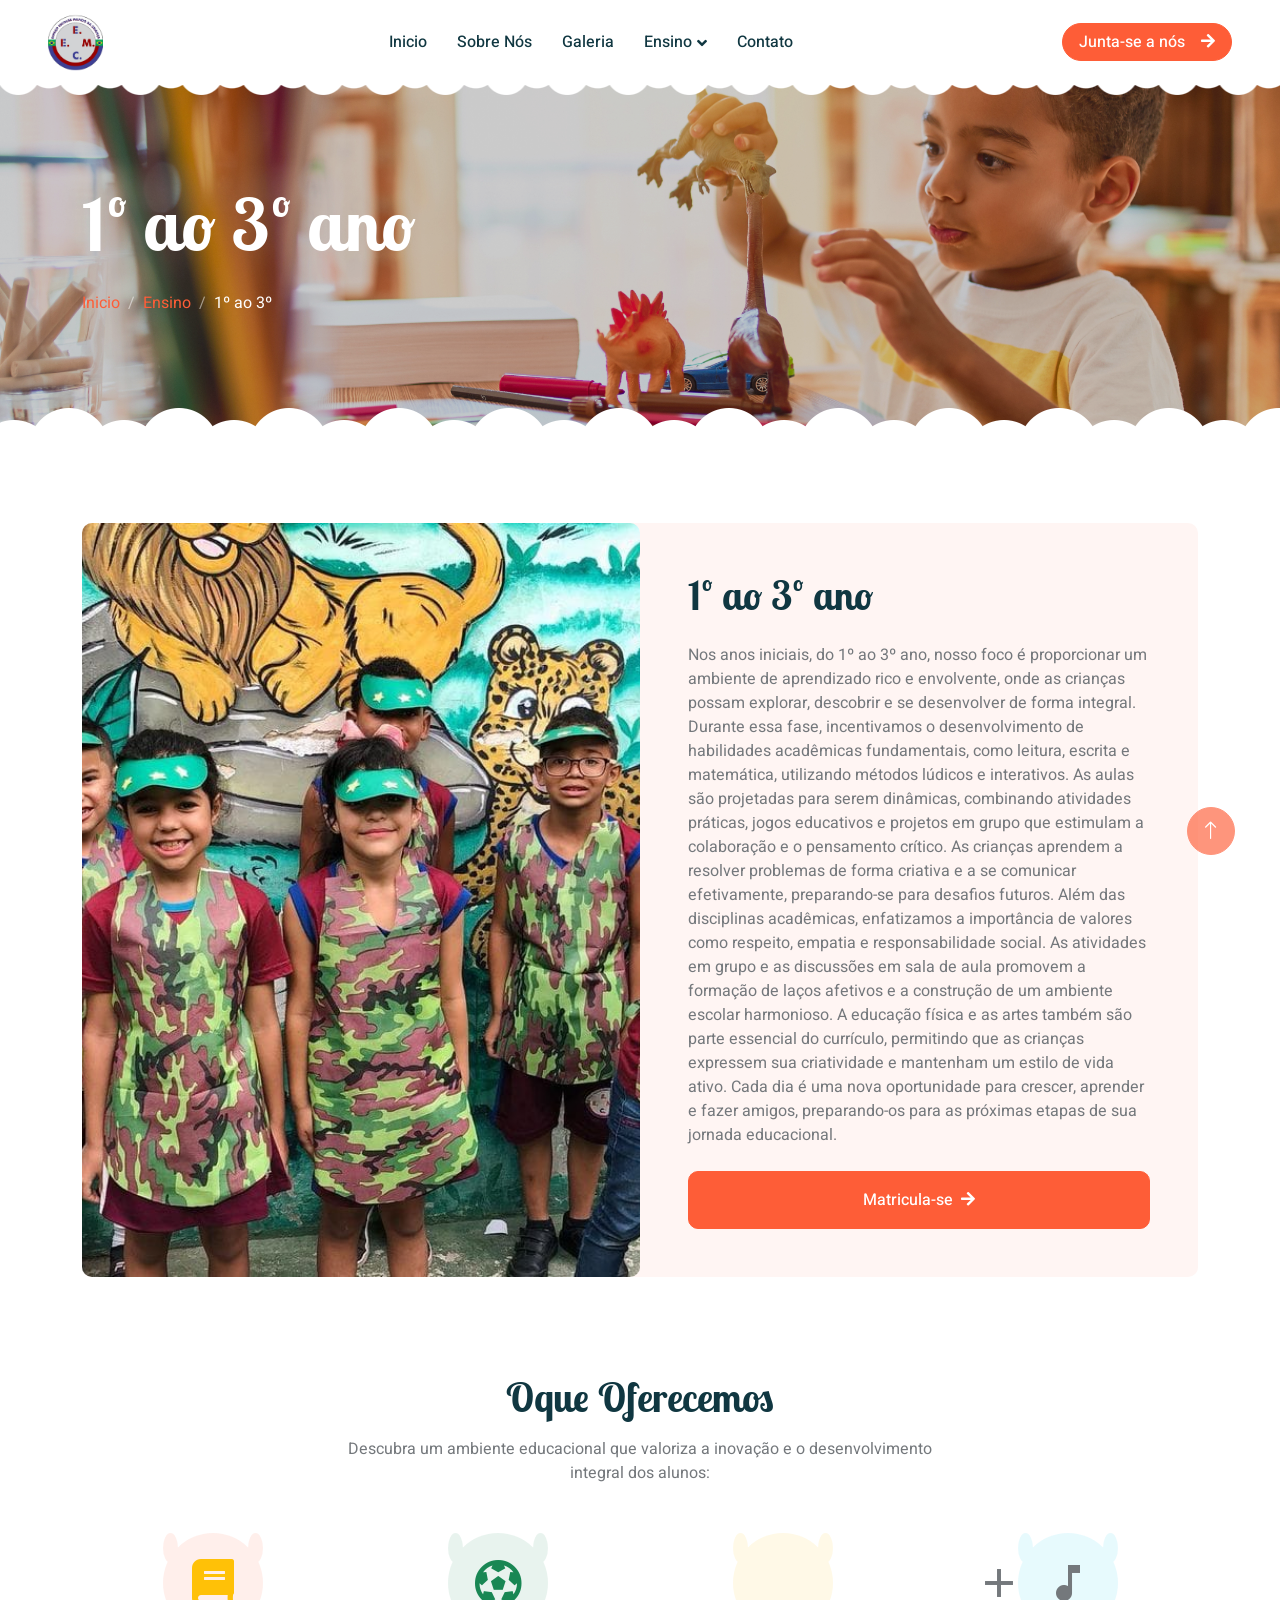
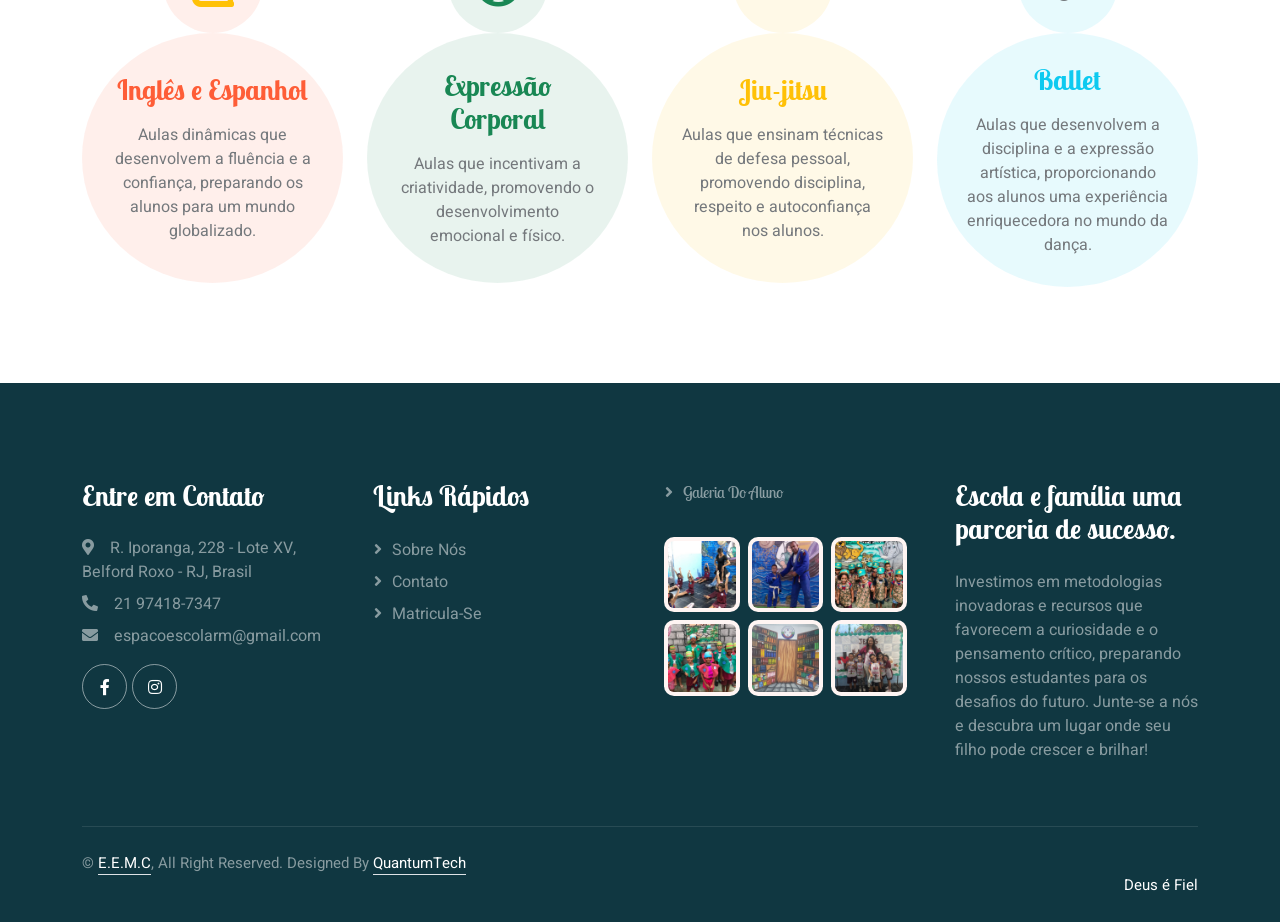
==== 1ao3.html @ 12adac62 "first commit" ====
<!DOCTYPE html>
<html lang="pt-br">

<head>
    <meta charset="utf-8">
    <title>EEMC - 1º ao 3º</title>
    <meta content="width=device-width, initial-scale=1.0" name="viewport">
    <meta content="" name="keywords">
    <meta content="" name="description">

   <!-- icon -->
   <link href="img/icon.ico" rel="icon">

   <!-- Google Web Fonts -->
   <link rel="preconnect" href="https://fonts.googleapis.com">
   <link rel="preconnect" href="https://fonts.gstatic.com" crossorigin>
   <link href="https://fonts.googleapis.com/css2?family=Heebo:wght@400;500;600&family=Inter:wght@600&family=Lobster+Two:wght@700&display=swap" rel="stylesheet">
   
   <!-- Icon Font Stylesheet -->
   <link href="https://cdnjs.cloudflare.com/ajax/libs/font-awesome/5.10.0/css/all.min.css" rel="stylesheet">
   <link href="https://cdn.jsdelivr.net/npm/bootstrap-icons@1.4.1/font/bootstrap-icons.css" rel="stylesheet">

   <!-- Libraries Stylesheet -->
   <link href="lib/animate/animate.min.css" rel="stylesheet">
   <link href="lib/owlcarousel/assets/owl.carousel.min.css" rel="stylesheet">
   <link href="https://fonts.googleapis.com/icon?family=Material+Icons" rel="stylesheet">

   <!-- Customized Bootstrap Stylesheet -->
   <link href="css/bootstrap.min.css" rel="stylesheet">

   <!-- Template Stylesheet -->
   <link href="css/style.css" rel="stylesheet">
</head>

<body>
    <div class="container-xxl bg-white p-0">
        <!-- Spinner Start -->
        <div id="spinner" class="show bg-white position-fixed translate-middle w-100 vh-100 top-50 start-50 d-flex align-items-center justify-content-center">
            <div class="spinner-border text-primary" style="width: 3rem; height: 3rem;" role="status">
                <span class="sr-only">Loading...</span>
            </div>
        </div>
        <!-- Spinner End -->


         <!-- Navbar Start -->
         <nav class="navbar navbar-expand-lg bg-white navbar-light sticky-top px-4 px-lg-5 py-lg-0">
            <a href="index.html" class="navbar-brand">
                <h1 class="m-0 text-primary"> <div class="navbar-logo">
                    <img src="img/icon.ico" alt="Logo da Escola Mundo da Criança"></h1>
            </a>
            <button type="button" class="navbar-toggler" data-bs-toggle="collapse" data-bs-target="#navbarCollapse">
                <span class="navbar-toggler-icon"></span>
            </button>
            <div class="collapse navbar-collapse" id="navbarCollapse">
                <div class="navbar-nav mx-auto">
                    <a href="index.html" class="nav-item nav-link">Inicio</a>
                    <a href="about.html" class="nav-item nav-link">Sobre Nós</a>
                    <a href="gallery.html" class="nav-item nav-link">Galeria</a>
                    <div class="nav-item dropdown">
                        <a href="#" class="nav-link dropdown-toggle" data-bs-toggle="dropdown">Ensino</a>
                        <div class="dropdown-menu rounded-0 rounded-bottom border-0 shadow-sm m-0">
                            <a href="babyclass.html" class="dropdown-item">Baby Class</a>
                            <a href="faseI.html" class="dropdown-item">Fase I</a>
                            <a href="faseII.html" class="dropdown-item">Fase II</a>
                            <a href="faseIII.html" class="dropdown-item">Fase III</a>
                            <a href="1ao3.html" class="dropdown-item active">1º ao 3º ano</a>
                            <a href="4ao5.html" class="dropdown-item">4º ao 5º ano</a>
                        </div>
                    </div>
                    <a href="contact.html" class="nav-item nav-link">Contato</a>
                </div>
                <a href="contact.html" class="btn btn-primary rounded-pill px-3 d-none d-lg-block">Junta-se a nós<i class="fa fa-arrow-right ms-3"></i></a>
            </div>
        </nav>
        <!-- Navbar End -->


        <!-- Page Header End -->
        <div class="container-xxl py-5 page-header position-relative mb-5">
            <div class="container py-5">
                <h1 class="display-2 text-white animated slideInDown mb-4">1º ao 3º ano</h1>
                <nav aria-label="breadcrumb animated slideInDown">
                    <ol class="breadcrumb">
                        <li class="breadcrumb-item"><a href="index.html">Inicio</a></li>
                        <li class="breadcrumb-item"><a href="1ao3.html">Ensino</a></li>
                        <li class="breadcrumb-item text-white active" aria-current="page">1º ao 3º</li>
                    </ol>
                </nav>
            </div>
        </div>
        <!-- Page Header End -->

        <!-- Appointment Start -->
        <div class="container-xxl py-5">
            <div class="container">
                <div class="bg-light rounded">
                    <div class="row g-0">
                        <div class="col-lg-6 wow fadeIn" data-wow-delay="0.1s" style="min-height: 400px;">
                            <div class="position-relative h-100">
                                <img class="position-absolute w-100 h-100 rounded" src="img/1ao3.jpg" style="object-fit: cover;">
                            </div>
                        </div>
                        <div class="col-lg-6 wow fadeIn" data-wow-delay="0.5s">
                            <div class="h-100 d-flex flex-column justify-content-center p-5">
                                <h1 class="mb-4">1º ao 3º ano</h1>
                                <p class="mb-4">Nos anos iniciais, do 1º ao 3º ano, nosso foco é proporcionar um ambiente de aprendizado rico e envolvente, onde as crianças possam explorar, descobrir e se desenvolver de forma integral. Durante essa fase, incentivamos o desenvolvimento de habilidades acadêmicas fundamentais, como leitura, escrita e matemática, utilizando métodos lúdicos e interativos.

                                    As aulas são projetadas para serem dinâmicas, combinando atividades práticas, jogos educativos e projetos em grupo que estimulam a colaboração e o pensamento crítico. As crianças aprendem a resolver problemas de forma criativa e a se comunicar efetivamente, preparando-se para desafios futuros.
                                    
                                    Além das disciplinas acadêmicas, enfatizamos a importância de valores como respeito, empatia e responsabilidade social. As atividades em grupo e as discussões em sala de aula promovem a formação de laços afetivos e a construção de um ambiente escolar harmonioso.
                                    
                                    A educação física e as artes também são parte essencial do currículo, permitindo que as crianças expressem sua criatividade e mantenham um estilo de vida ativo. Cada dia é uma nova oportunidade para crescer, aprender e fazer amigos, preparando-os para as próximas etapas de sua jornada educacional.                                    
                                </p>
                                <a class="btn btn-primary py-3 px-5" href="">Matricula-se<i class="fa fa-arrow-right ms-2"></i></a>
                            </div>
                        </div>
                    </div>
                </div>
            </div>
        </div>
        <!-- Appointment End -->

        
        <!-- Facilities Start -->
        <div class="container-xxl py-5">
            <div class="container">
                <div class="text-center mx-auto mb-5 wow fadeInUp" data-wow-delay="0.1s" style="max-width: 600px;">
                    <h1 class="mb-3">Oque Oferecemos</h1>
                    <p>Descubra um ambiente educacional que valoriza a inovação e o desenvolvimento integral dos alunos:
                    </p>
                </div>
                <div class="row g-4">
                    <div class="col-lg-3 col-sm-6 wow fadeInUp" data-wow-delay="0.1s">
                        <div class="facility-item">
                            <div class="facility-icon bg-primary">
                                <span class="bg-primary"></span>
                                <i class="fa fa-book fa-3x text-warning"></i>
                                <span class="bg-primary"></span>
                            </div>
                            <div class="facility-text bg-primary">
                                <h3 class="text-primary mb-3">Inglês e Espanhol</h3>
                                <p class="mb-0"> Aulas dinâmicas que desenvolvem a fluência e a confiança, preparando os alunos para um mundo globalizado.</p>
                            </div>
                        </div>
                    </div>
                    <div class="col-lg-3 col-sm-6 wow fadeInUp" data-wow-delay="0.3s">
                        <div class="facility-item">
                            <div class="facility-icon bg-success">
                                <span class="bg-success"></span>
                                <i class="fa fa-futbol fa-3x text-success"></i>
                                <span class="bg-success"></span>
                            </div>
                            <div class="facility-text bg-success">
                                <h3 class="text-success mb-3">Expressão Corporal</h3>
                                <p class="mb-0">Aulas que incentivam a criatividade, promovendo o desenvolvimento emocional e físico.</p>
                            </div>
                        </div>
                    </div>
                    <div class="col-lg-3 col-sm-6 wow fadeInUp" data-wow-delay="0.5s">
                        <div class="facility-item">
                            <div class="facility-icon bg-warning">
                                <span class="bg-warning"></span>
                                <i class="material-icons" style="font-size:48px;">sports_kabaddi</i>
                                <span class="bg-warning"></span>
                            </div>
                            <div class="facility-text bg-warning">
                                <h3 class="text-warning mb-3">Jiu-jitsu</h3>
                                <p class="mb-0">Aulas que ensinam técnicas de defesa pessoal, promovendo disciplina, respeito e autoconfiança nos alunos.</p>
                            </div>
                        </div>
                    </div>
                    <div class="col-lg-3 col-sm-6 wow fadeInUp" data-wow-delay="0.7s">
                        <div class="facility-item">
                            <div class="facility-icon bg-info">
                                <span class="bg-info"></span>
                                <i class="material-icons" style="font-size:48px;">music_note</i>
                                <span class="bg-info"></span>
                            </div>
                            <div class="facility-text bg-info">
                                <h3 class="text-info mb-3">Ballet</h3>
                                <p class="mb-0">Aulas que desenvolvem a disciplina e a expressão artística, proporcionando aos alunos uma experiência enriquecedora no mundo da dança.</p>
                            </div>
                        </div>
                    </div>
                </div>
            </div>
        </div>
        <!-- Facilities End -->



        <!-- Final Start -->
        <div class="container-fluid bg-dark text-white-50 footer pt-5 mt-5 wow fadeIn" data-wow-delay="0.1s">
            <div class="container py-5">
                <div class="row g-5">
                    <div class="col-lg-3 col-md-6">
                        <h3 class="text-white mb-4">Entre em Contato</h3>
                        <p class="mb-2"><i class="fa fa-map-marker-alt me-3"></i>R. Iporanga, 228 - Lote XV, Belford Roxo - RJ, Brasil</p>
                        <p class="mb-2"><i class="fa fa-phone-alt me-3"></i>21 97418-7347</p>
                        <p class="mb-2"><i class="fa fa-envelope me-3"></i>espacoescolarm@gmail.com</p>
                        <div class="d-flex pt-2">
                            <a class="btn btn-outline-light btn-social" href="https://www.facebook.com/p/Espa%C3%A7o-Escolar-Mundo-Da-Crian%C3%A7a-100066816966329/?_rdr" target="_blank"><i class="fab fa-facebook-f"></i></a>
                            <a class="btn btn-outline-light btn-social" href="https://www.instagram.com/e_e_mundodacrianca?igsh=NHhieTVvMWZtdTVp" target="_blank"><i class="fab fa-instagram"></i></a>
                        </div>
                    </div>
                    <div class="col-lg-3 col-md-6">
                        <h3 class="text-white mb-4">Links Rápidos</h3>
                        <a class="btn btn-link text-white-50" href="about.html">Sobre Nós</a>
                        <a class="btn btn-link text-white-50" href="contact.html">Contato</a>
                        <a class="btn btn-link text-white-50" href="contact.html">Matricula-se</a>
                    </div>
                    <div class="col-lg-3 col-md-6">
                        <h3 class="text-white mb-4"><a class="btn btn-link text-white-50" href="">Galeria do Aluno</a></h3>
                        <div class="row g-2 pt-2">
                            <div class="col-4">
                                <a href="/gallery.html"><img class="img-fluid rounded bg-light p-1" src="img/ballet.jpg" alt="Fotos Alunos"></a>
                            </div>
                            <div class="col-4">
                                <a href="/gallery.html"><img class="img-fluid rounded bg-light p-1" src="img/jits.jpg" alt="Fotos Alunos"></a>
                            </div>
                            <div class="col-4">
                                <a href="/gallery.html"><img class="img-fluid rounded bg-light p-1" src="img/diadosoldado.jpg" alt="Fotos Alunos"></a>
                            </div>
                            
                            <div class="col-4">
                                <a href="/gallery.html"><img class="img-fluid rounded bg-light p-1" src="img/diadocirco.jpg" alt="Fotos Alunos"></a>
                            </div>
                            
                            <div class="col-4">
                                <a href="/gallery.html"><img class="img-fluid rounded bg-light p-1" src="img/cantodaleitura.jpg" alt=""></a>
                            </div>
                            <div class="col-4">
                                <a href="/gallery.html"><img class="img-fluid rounded bg-light p-1" src="img/pascoa.jpg" alt=""></a>
                            </div>
                        </div>
                    </div>
                    <div class="col-lg-3 col-md-6">
                        <h3 class="text-white mb-4">Escola e família uma parceria de sucesso.</h3>
                        <p>Investimos em metodologias inovadoras e recursos que favorecem a curiosidade e o pensamento crítico, preparando nossos estudantes para os desafios do futuro. Junte-se a nós e descubra um lugar onde seu filho pode crescer e brilhar!</p>
                    </div>
                </div>
            </div>
            <div class="container">
                <div class="copyright">
                    <div class="row">
                        <div class="col-md-6 text-center text-md-start mb-3 mb-md-0">
                            &copy; <a class="border-bottom" href="index.html">E.E.M.C</a>, All Right Reserved. 
							
							Designed By <a class="border-bottom" href="https://www.instagram.com/quantumttech/profilecard/?igsh=YnZjMTNqOGxjcHFn" target="_blank">QuantumTech</a>
                        </div>
                        <div class="col-md-6 text-center text-md-end">
                            <div class="footer-menu">
                                <a href="#">Deus é Fiel</a>
                            </div>
                        </div>
                    </div>
                </div>
            </div>
        </div>
        <!-- Final End -->



        <!-- Back to Top -->
        <a href="#" class="btn btn-lg btn-primary btn-lg-square back-to-top"><i class="bi bi-arrow-up"></i></a>
    </div>

    <!-- JavaScript Libraries -->
    <script src="https://code.jquery.com/jquery-3.4.1.min.js"></script>
    <script src="https://cdn.jsdelivr.net/npm/bootstrap@5.0.0/dist/js/bootstrap.bundle.min.js"></script>
    <script src="lib/wow/wow.min.js"></script>
    <script src="lib/easing/easing.min.js"></script>
    <script src="lib/waypoints/waypoints.min.js"></script>
    <script src="lib/owlcarousel/owl.carousel.min.js"></script>

    <!-- Template Javascript -->
    <script src="js/main.js"></script>
</body>

</html>
---- css/style.css ----
/********** Template CSS **********/
:root {
    --primary: #FE5D37;
    --light: #FFF5F3;
    --dark: #103741;
}

.back-to-top {
    position: fixed;
    display: none;
    right: 45px;
    bottom: 45px;
    z-index: 99;
}


/*** Spinner ***/
#spinner {
    opacity: 0;
    visibility: hidden;
    transition: opacity .5s ease-out, visibility 0s linear .5s;
    z-index: 99999;
}

#spinner.show {
    transition: opacity .5s ease-out, visibility 0s linear 0s;
    visibility: visible;
    opacity: 1;
}


/*** Button ***/
.btn {
    font-weight: 500;
    transition: .5s;
}

.btn.btn-primary {
    color: #FFFFFF;
}

.btn-square {
    width: 38px;
    height: 38px;
}

.btn-sm-square {
    width: 32px;
    height: 32px;
}

.btn-lg-square {
    width: 48px;
    height: 48px;
}

.btn-square,
.btn-sm-square,
.btn-lg-square {
    padding: 0;
    display: flex;
    align-items: center;
    justify-content: center;
    font-weight: normal;
    border-radius: 50px;
}


/*** Heading ***/
h1,
h2,
h3,
h4,
.h1,
.h2,
.h3,
.h4,
.display-1,
.display-2,
.display-3,
.display-4,
.display-5,
.display-6 {
    font-family: 'Lobster Two', cursive;
    font-weight: 700;
}

h5,
h6,
.h5,
.h6 {
    font-weight: 600;
}

.font-secondary {
    font-family: 'Lobster Two', cursive;
}


/*** Navbar ***/
.navbar .navbar-nav .nav-link {
    padding: 30px 15px;
    color: var(--dark);
    font-weight: 500;
    outline: none;
}

.navbar .navbar-nav .nav-link:hover,
.navbar .navbar-nav .nav-link.active {
    color: var(--primary);
}

.navbar.sticky-top {
    top: -100px;
    transition: .5s;
}

.navbar .dropdown-toggle::after {
    border: none;
    content: "\f107";
    font-family: "Font Awesome 5 Free";
    font-weight: 900;
    vertical-align: middle;
    margin-left: 5px;
    transition: .5s;
}

.navbar .dropdown-toggle[aria-expanded=true]::after {
    transform: rotate(-180deg);
}

@media (max-width: 991.98px) {
    .navbar .navbar-nav .nav-link  {
        margin-right: 0;
        padding: 10px 0;
    }

    .navbar .navbar-nav {
        margin-top: 15px;
        border-top: 1px solid #EEEEEE;
    }
}

@media (min-width: 992px) {
    .navbar .nav-item .dropdown-menu {
        display: block;
        top: calc(100% - 15px);
        margin-top: 0;
        opacity: 0;
        visibility: hidden;
        transition: .5s;
        
    }

    .navbar .nav-item:hover .dropdown-menu {
        top: 100%;
        visibility: visible;
        transition: .5s;
        opacity: 1;
    }
}


/*** Header ***/
.header-carousel::before,
.header-carousel::after,
.page-header::before,
.page-header::after {
    position: absolute;
    content: "";
    width: 100%;
    height: 10px;
    top: 0;
    left: 0;
    background: url(../img/bg-header-top.png) center center repeat-x;
    z-index: 1;
}

.header-carousel::after,
.page-header::after {
    height: 19px;
    top: auto;
    bottom: 0;
    background: url(../img/bg-header-bottom.png) center center repeat-x;
}

@media (max-width: 768px) {
    .header-carousel .owl-carousel-item {
        position: relative;
        min-height: 500px;
    }
    
    .header-carousel .owl-carousel-item img {
        position: absolute;
        width: 100%;
        height: 100%;
        object-fit: cover;
    }

    .header-carousel .owl-carousel-item p {
        font-size: 16px !important;
        font-weight: 400 !important;
    }

    .header-carousel .owl-carousel-item h1 {
        font-size: 30px;
        font-weight: 600;
    }
}

.header-carousel .owl-nav {
    position: absolute;
    top: 50%;
    right: 8%;
    transform: translateY(-50%);
    display: flex;
    flex-direction: column;
}

.header-carousel .owl-nav .owl-prev,
.header-carousel .owl-nav .owl-next {
    margin: 7px 0;
    width: 45px;
    height: 45px;
    display: flex;
    align-items: center;
    justify-content: center;
    color: #FFFFFF;
    background: transparent;
    border: 1px solid #FFFFFF;
    border-radius: 45px;
    font-size: 22px;
    transition: .5s;
}

.header-carousel .owl-nav .owl-prev:hover,
.header-carousel .owl-nav .owl-next:hover {
    background: var(--primary);
    border-color: var(--primary);
}

.page-header {
    background: linear-gradient(rgba(0, 0, 0, .2), rgba(0, 0, 0, .2)), url(/Paginas/img/fundo.jpg) center center no-repeat;
    background-size: cover;
}

.breadcrumb-item + .breadcrumb-item::before {
    color: rgba(255, 255, 255, .5);
}


/*** Facility ***/
.facility-item .facility-icon {
    position: relative;
    margin: 0 auto;
    width: 100px;
    height: 100px;
    border-radius: 100px;
    display: flex;
    align-items: center;
    justify-content: center;
}

.facility-item .facility-icon::before {
    position: absolute;
    content: "";
    width: 100%;
    height: 100%;
    top: 0;
    left: 0;
    background: rgba(255, 255, 255, .9);
    transition: .5s;
    z-index: 1;
}

.facility-item .facility-icon span {
    position: absolute;
    content: "";
    width: 15px;
    height: 30px;
    top: 0;
    left: 0;
    border-radius: 50%;
}

.facility-item .facility-icon span:last-child {
    left: auto;
    right: 0;
}

.facility-item .facility-icon i {
    position: relative;
    z-index: 2;
}

.facility-item .facility-text {
    position: relative;
    min-height: 250px;
    padding: 30px;
    border-radius: 100%;
    display: flex;
    text-align: center;
    justify-content: center;
    flex-direction: column;
}

.facility-item .facility-text::before {
    position: absolute;
    content: "";
    width: 100%;
    height: 100%;
    top: 0;
    left: 0;
    background: rgba(255, 255, 255, .9);
    transition: .5s;
    z-index: 1;
}

.facility-item .facility-text * {
    position: relative;
    z-index: 2;
}

.facility-item:hover .facility-icon::before,
.facility-item:hover .facility-text::before {
    background: transparent;
}

.facility-item * {
    transition: .5s;
}

.facility-item:hover * {
    color: #FFFFFF !important;
}


/*** About ***/
.about-img img {
    transition: .5s;
}

.about-img img:hover {
    background: var(--primary) !important;
}


/*** Classes ***/
.classes-item {
    transition: .5s;
}

.classes-item:hover {
    margin-top: -10px;
}


/*** Team ***/
.team-item .team-text {
    position: absolute;
    width: 220px;
    height: 220px;
    bottom: 0;
    right: 0;
    display: flex;
    align-items: center;
    justify-content: center;
    flex-direction: column;
    background: #FFFFFF;
    border: 17px solid var(--light);
    border-radius: 250px;
    transition: .5s;
}

.team-item:hover .team-text {
    border-color: var(--primary);
}


/*** Testimonial ***/
.testimonial-carousel {
    padding-left: 1.5rem;
    padding-right: 1.5rem;
}

@media (min-width: 576px) {
    .testimonial-carousel {
        padding-left: 4rem;
        padding-right: 4rem;
    }
}

.testimonial-carousel .testimonial-item .border {
    border: 1px dashed rgba(0, 185, 142, .3) !important;
}

.testimonial-carousel .owl-nav {
    position: absolute;
    width: 100%;
    height: 45px;
    top: 50%;
    left: 0;
    transform: translateY(-50%);
    display: flex;
    justify-content: space-between;
    z-index: 1;
}

.testimonial-carousel .owl-nav .owl-prev,
.testimonial-carousel .owl-nav .owl-next {
    position: relative;
    width: 45px;
    height: 45px;
    display: flex;
    align-items: center;
    justify-content: center;
    color: #FFFFFF;
    background: var(--primary);
    border-radius: 45px;
    font-size: 20px;
    transition: .5s;
}

.testimonial-carousel .owl-nav .owl-prev:hover,
.testimonial-carousel .owl-nav .owl-next:hover {
    background: var(--dark);
}


/*** Footer ***/
.footer .btn.btn-social {
    margin-right: 5px;
    width: 45px;
    height: 45px;
    display: flex;
    align-items: center;
    justify-content: center;
    color: #FFFFFF;
    border: 1px solid rgba(255,255,255,0.5);
    border-radius: 45px;
    transition: .3s;
}

.footer .btn.btn-social:hover {
    border-color: var(--primary);
    background: var(--primary);
}

.footer .btn.btn-link {
    display: block;
    margin-bottom: 5px;
    padding: 0;
    text-align: left;
    font-size: 16px;
    font-weight: normal;
    text-transform: capitalize;
    transition: .3s;
}

.footer .btn.btn-link::before {
    position: relative;
    content: "\f105";
    font-family: "Font Awesome 5 Free";
    font-weight: 900;
    margin-right: 10px;
}

.footer .btn.btn-link:hover {
    color: var(--primary) !important;
    letter-spacing: 1px;
    box-shadow: none;
}

.footer .form-control {
    border-color: rgba(255,255,255,0.5);
}

.footer .copyright {
    padding: 25px 0;
    font-size: 15px;
    border-top: 1px solid rgba(256, 256, 256, .1);
}

.footer .copyright a {
    color: #FFFFFF;
}

.footer .footer-menu a {
    margin-right: 15px;
    padding-right: 15px;
    border-right: 1px solid rgba(255, 255, 255, .1);
}

.footer .copyright a:hover,
.footer .footer-menu a:hover {
    color: var(--primary) !important;
}

.footer .footer-menu a:last-child {
    margin-right: 0;
    padding-right: 0;
    border-right: none;
}

*,
*::before,
*::after {
  box-sizing: border-box;
}

img {
  display: block;
}

.gallery {
  position: relative;
  z-index: 2;
  padding: 10px;
  display: -webkit-box;
  display: -ms-flexbox;
  display: flex;
  -ms-flex-flow: row wrap;
      flex-flow: row wrap;
  -webkit-box-pack: justify;
      -ms-flex-pack: justify;
          justify-content: space-between;
  -webkit-transition: all .5s ease-in-out;
  transition: all .5s ease-in-out;
}
.gallery.pop {
  -webkit-filter: blur(10px);
          filter: blur(10px);
}
.gallery figure {
  -ms-flex-preferred-size: 33.333%;
      flex-basis: 33.333%;
  padding: 10px;
  overflow: hidden;
  border-radius: 10px;
  cursor: pointer;
}
.gallery figure img {
  width: 100%;
  border-radius: 10px;
  -webkit-transition: all .3s ease-in-out;
  transition: all .3s ease-in-out;
}
.gallery figure figcaption {
  display: none;
}

.popup {
  position: fixed;
  z-index: 2;
  top: 0;
  left: 0;
  width: 100%;
  height: 100%;
  background: rgba(255, 255, 255, 0.75);
  opacity: 0;
  -webkit-transition: opacity .5s ease-in-out .2s;
  transition: opacity .5s ease-in-out .2s;
}
.popup.pop {
  opacity: 1;
  -webkit-transition: opacity .2s ease-in-out 0s;
  transition: opacity .2s ease-in-out 0s;
}
.popup.pop figure {
  margin-top: 0;
  opacity: 1;
}
.popup figure {
  position: absolute;
  top: 50%;
  left: 50%;
  -webkit-transform: translate(-50%, -50%);
          transform: translate(-50%, -50%);
  -webkit-transform-origin: 0 0;
          transform-origin: 0 0;
  margin-top: 30px;
  opacity: 0;
  -webkit-animation: poppy 500ms linear both;
          animation: poppy 500ms linear both;
}
.popup figure img {
  position: relative;
  z-index: 2;
  border-radius: 15px;
  box-shadow: 0 1px 5px rgba(0, 0, 0, 0.2), 0 6px 30px rgba(0, 0, 0, 0.4);
}
.popup figure figcaption {
  position: absolute;
  bottom: 50px;
  background: -webkit-linear-gradient(top, transparent, rgba(0, 0, 0, 0.78));
  background: linear-gradient(180deg, transparent, rgba(0, 0, 0, 0.78));
  z-index: 2;
  width: 100%;
  border-radius: 0 0 15px 15px;
  padding: 100px 20px 20px 20px;
  color: #fff;
  font-family: 'Open Sans', sans-serif;
  font-size: 32px;
}
.popup figure figcaption small {
  font-size: 11px;
  display: block;
  text-transform: uppercase;
  margin-top: 12px;
  text-indent: 3px;
  opacity: .7;
  letter-spacing: 1px;
}
.popup figure .shadow {
  position: relative;
  z-index: 1;
  top: -15px;
  margin: 0 auto;
  background-position: center bottom;
  background-repeat: no-repeat;
  width: 98%;
  height: 50px;
  opacity: .6;
  -webkit-filter: blur(15px) contrast(2);
          filter: blur(15px) contrast(2);
}
.popup .close {
  position: absolute;
  z-index: 3;
  top: 10px;
  right: 10px;
  width: 25px;
  height: 25px;
  cursor: pointer;
  background: url(#close);
  border-radius: 25px;
  background: rgba(0, 0, 0, 0.1);
  box-shadow: 0 0 3px rgba(0, 0, 0, 0.2);
}
.popup .close svg {
  width: 100%;
  height: 100%;
}

@-webkit-keyframes poppy {
  0% {
    -webkit-transform: matrix3d(0, 0, 0, 0, 0, 0, 0, 0, 0, 0, 1, 0, 0, 0, 0, 1);
            transform: matrix3d(0, 0, 0, 0, 0, 0, 0, 0, 0, 0, 1, 0, 0, 0, 0, 1);
  }
  3.4% {
    -webkit-transform: matrix3d(0.316, 0, 0, 0, 0, 0.407, 0, 0, 0, 0, 1, 0, -94.672, -91.573, 0, 1);
            transform: matrix3d(0.316, 0, 0, 0, 0, 0.407, 0, 0, 0, 0, 1, 0, -94.672, -91.573, 0, 1);
  }
  4.3% {
    -webkit-transform: matrix3d(0.408, 0, 0, 0, 0, 0.54, 0, 0, 0, 0, 1, 0, -122.527, -121.509, 0, 1);
            transform: matrix3d(0.408, 0, 0, 0, 0, 0.54, 0, 0, 0, 0, 1, 0, -122.527, -121.509, 0, 1);
  }
  4.7% {
    -webkit-transform: matrix3d(0.45, 0, 0, 0, 0, 0.599, 0, 0, 0, 0, 1, 0, -134.908, -134.843, 0, 1);
            transform: matrix3d(0.45, 0, 0, 0, 0, 0.599, 0, 0, 0, 0, 1, 0, -134.908, -134.843, 0, 1);
  }
  6.81% {
    -webkit-transform: matrix3d(0.659, 0, 0, 0, 0, 0.893, 0, 0, 0, 0, 1, 0, -197.77, -200.879, 0, 1);
            transform: matrix3d(0.659, 0, 0, 0, 0, 0.893, 0, 0, 0, 0, 1, 0, -197.77, -200.879, 0, 1);
  }
  8.61% {
    -webkit-transform: matrix3d(0.82, 0, 0, 0, 0, 1.097, 0, 0, 0, 0, 1, 0, -245.972, -246.757, 0, 1);
            transform: matrix3d(0.82, 0, 0, 0, 0, 1.097, 0, 0, 0, 0, 1, 0, -245.972, -246.757, 0, 1);
  }
  9.41% {
    -webkit-transform: matrix3d(0.883, 0, 0, 0, 0, 1.168, 0, 0, 0, 0, 1, 0, -265.038, -262.804, 0, 1);
            transform: matrix3d(0.883, 0, 0, 0, 0, 1.168, 0, 0, 0, 0, 1, 0, -265.038, -262.804, 0, 1);
  }
  10.21% {
    -webkit-transform: matrix3d(0.942, 0, 0, 0, 0, 1.226, 0, 0, 0, 0, 1, 0, -282.462, -275.93, 0, 1);
            transform: matrix3d(0.942, 0, 0, 0, 0, 1.226, 0, 0, 0, 0, 1, 0, -282.462, -275.93, 0, 1);
  }
  12.91% {
    -webkit-transform: matrix3d(1.094, 0, 0, 0, 0, 1.328, 0, 0, 0, 0, 1, 0, -328.332, -298.813, 0, 1);
            transform: matrix3d(1.094, 0, 0, 0, 0, 1.328, 0, 0, 0, 0, 1, 0, -328.332, -298.813, 0, 1);
  }
  13.61% {
    -webkit-transform: matrix3d(1.123, 0, 0, 0, 0, 1.332, 0, 0, 0, 0, 1, 0, -336.934, -299.783, 0, 1);
            transform: matrix3d(1.123, 0, 0, 0, 0, 1.332, 0, 0, 0, 0, 1, 0, -336.934, -299.783, 0, 1);
  }
  14.11% {
    -webkit-transform: matrix3d(1.141, 0, 0, 0, 0, 1.331, 0, 0, 0, 0, 1, 0, -342.273, -299.395, 0, 1);
            transform: matrix3d(1.141, 0, 0, 0, 0, 1.331, 0, 0, 0, 0, 1, 0, -342.273, -299.395, 0, 1);
  }
  17.22% {
    -webkit-transform: matrix3d(1.205, 0, 0, 0, 0, 1.252, 0, 0, 0, 0, 1, 0, -361.606, -281.592, 0, 1);
            transform: matrix3d(1.205, 0, 0, 0, 0, 1.252, 0, 0, 0, 0, 1, 0, -361.606, -281.592, 0, 1);
  }
  17.52% {
    -webkit-transform: matrix3d(1.208, 0, 0, 0, 0, 1.239, 0, 0, 0, 0, 1, 0, -362.348, -278.88, 0, 1);
            transform: matrix3d(1.208, 0, 0, 0, 0, 1.239, 0, 0, 0, 0, 1, 0, -362.348, -278.88, 0, 1);
  }
  18.72% {
    -webkit-transform: matrix3d(1.212, 0, 0, 0, 0, 1.187, 0, 0, 0, 0, 1, 0, -363.633, -267.15, 0, 1);
            transform: matrix3d(1.212, 0, 0, 0, 0, 1.187, 0, 0, 0, 0, 1, 0, -363.633, -267.15, 0, 1);
  }
  21.32% {
    -webkit-transform: matrix3d(1.196, 0, 0, 0, 0, 1.069, 0, 0, 0, 0, 1, 0, -358.864, -240.617, 0, 1);
            transform: matrix3d(1.196, 0, 0, 0, 0, 1.069, 0, 0, 0, 0, 1, 0, -358.864, -240.617, 0, 1);
  }
  24.32% {
    -webkit-transform: matrix3d(1.151, 0, 0, 0, 0, 0.96, 0, 0, 0, 0, 1, 0, -345.164, -216.073, 0, 1);
            transform: matrix3d(1.151, 0, 0, 0, 0, 0.96, 0, 0, 0, 0, 1, 0, -345.164, -216.073, 0, 1);
  }
  25.23% {
    -webkit-transform: matrix3d(1.134, 0, 0, 0, 0, 0.938, 0, 0, 0, 0, 1, 0, -340.193, -210.948, 0, 1);
            transform: matrix3d(1.134, 0, 0, 0, 0, 0.938, 0, 0, 0, 0, 1, 0, -340.193, -210.948, 0, 1);
  }
  28.33% {
    -webkit-transform: matrix3d(1.075, 0, 0, 0, 0, 0.898, 0, 0, 0, 0, 1, 0, -322.647, -202.048, 0, 1);
            transform: matrix3d(1.075, 0, 0, 0, 0, 0.898, 0, 0, 0, 0, 1, 0, -322.647, -202.048, 0, 1);
  }
  29.03% {
    -webkit-transform: matrix3d(1.063, 0, 0, 0, 0, 0.897, 0, 0, 0, 0, 1, 0, -318.884, -201.771, 0, 1);
            transform: matrix3d(1.063, 0, 0, 0, 0, 0.897, 0, 0, 0, 0, 1, 0, -318.884, -201.771, 0, 1);
  }
  29.93% {
    -webkit-transform: matrix3d(1.048, 0, 0, 0, 0, 0.899, 0, 0, 0, 0, 1, 0, -314.277, -202.202, 0, 1);
            transform: matrix3d(1.048, 0, 0, 0, 0, 0.899, 0, 0, 0, 0, 1, 0, -314.277, -202.202, 0, 1);
  }
  35.54% {
    -webkit-transform: matrix3d(0.979, 0, 0, 0, 0, 0.962, 0, 0, 0, 0, 1, 0, -293.828, -216.499, 0, 1);
            transform: matrix3d(0.979, 0, 0, 0, 0, 0.962, 0, 0, 0, 0, 1, 0, -293.828, -216.499, 0, 1);
  }
  36.74% {
    -webkit-transform: matrix3d(0.972, 0, 0, 0, 0, 0.979, 0, 0, 0, 0, 1, 0, -291.489, -220.242, 0, 1);
            transform: matrix3d(0.972, 0, 0, 0, 0, 0.979, 0, 0, 0, 0, 1, 0, -291.489, -220.242, 0, 1);
  }
  39.44% {
    -webkit-transform: matrix3d(0.962, 0, 0, 0, 0, 1.01, 0, 0, 0, 0, 1, 0, -288.62, -227.228, 0, 1);
            transform: matrix3d(0.962, 0, 0, 0, 0, 1.01, 0, 0, 0, 0, 1, 0, -288.62, -227.228, 0, 1);
  }
  41.04% {
    -webkit-transform: matrix3d(0.961, 0, 0, 0, 0, 1.022, 0, 0, 0, 0, 1, 0, -288.247, -229.999, 0, 1);
            transform: matrix3d(0.961, 0, 0, 0, 0, 1.022, 0, 0, 0, 0, 1, 0, -288.247, -229.999, 0, 1);
  }
  44.44% {
    -webkit-transform: matrix3d(0.966, 0, 0, 0, 0, 1.032, 0, 0, 0, 0, 1, 0, -289.763, -232.215, 0, 1);
            transform: matrix3d(0.966, 0, 0, 0, 0, 1.032, 0, 0, 0, 0, 1, 0, -289.763, -232.215, 0, 1);
  }
  52.15% {
    -webkit-transform: matrix3d(0.991, 0, 0, 0, 0, 1.006, 0, 0, 0, 0, 1, 0, -297.363, -226.449, 0, 1);
            transform: matrix3d(0.991, 0, 0, 0, 0, 1.006, 0, 0, 0, 0, 1, 0, -297.363, -226.449, 0, 1);
  }
  59.86% {
    -webkit-transform: matrix3d(1.006, 0, 0, 0, 0, 0.99, 0, 0, 0, 0, 1, 0, -301.813, -222.759, 0, 1);
            transform: matrix3d(1.006, 0, 0, 0, 0, 0.99, 0, 0, 0, 0, 1, 0, -301.813, -222.759, 0, 1);
  }
  61.66% {
    -webkit-transform: matrix3d(1.007, 0, 0, 0, 0, 0.991, 0, 0, 0, 0, 1, 0, -302.102, -222.926, 0, 1);
            transform: matrix3d(1.007, 0, 0, 0, 0, 0.991, 0, 0, 0, 0, 1, 0, -302.102, -222.926, 0, 1);
  }
  63.26% {
    -webkit-transform: matrix3d(1.007, 0, 0, 0, 0, 0.992, 0, 0, 0, 0, 1, 0, -302.171, -223.276, 0, 1);
            transform: matrix3d(1.007, 0, 0, 0, 0, 0.992, 0, 0, 0, 0, 1, 0, -302.171, -223.276, 0, 1);
  }
  75.28% {
    -webkit-transform: matrix3d(1.001, 0, 0, 0, 0, 1.003, 0, 0, 0, 0, 1, 0, -300.341, -225.696, 0, 1);
            transform: matrix3d(1.001, 0, 0, 0, 0, 1.003, 0, 0, 0, 0, 1, 0, -300.341, -225.696, 0, 1);
  }
  83.98% {
    -webkit-transform: matrix3d(0.999, 0, 0, 0, 0, 1, 0, 0, 0, 0, 1, 0, -299.61, -225.049, 0, 1);
            transform: matrix3d(0.999, 0, 0, 0, 0, 1, 0, 0, 0, 0, 1, 0, -299.61, -225.049, 0, 1);
  }
  85.49% {
    -webkit-transform: matrix3d(0.999, 0, 0, 0, 0, 1, 0, 0, 0, 0, 1, 0, -299.599, -224.94, 0, 1);
            transform: matrix3d(0.999, 0, 0, 0, 0, 1, 0, 0, 0, 0, 1, 0, -299.599, -224.94, 0, 1);
  }
  90.69% {
    -webkit-transform: matrix3d(0.999, 0, 0, 0, 0, 0.999, 0, 0, 0, 0, 1, 0, -299.705, -224.784, 0, 1);
            transform: matrix3d(0.999, 0, 0, 0, 0, 0.999, 0, 0, 0, 0, 1, 0, -299.705, -224.784, 0, 1);
  }
  100% {
    -webkit-transform: matrix3d(1, 0, 0, 0, 0, 1, 0, 0, 0, 0, 1, 0, -300, -225, 0, 1);
            transform: matrix3d(1, 0, 0, 0, 0, 1, 0, 0, 0, 0, 1, 0, -300, -225, 0, 1);
  }
}

@keyframes poppy {
  0% {
    -webkit-transform: matrix3d(0, 0, 0, 0, 0, 0, 0, 0, 0, 0, 1, 0, 0, 0, 0, 1);
            transform: matrix3d(0, 0, 0, 0, 0, 0, 0, 0, 0, 0, 1, 0, 0, 0, 0, 1);
  }
  3.4% {
    -webkit-transform: matrix3d(0.316, 0, 0, 0, 0, 0.407, 0, 0, 0, 0, 1, 0, -94.672, -91.573, 0, 1);
            transform: matrix3d(0.316, 0, 0, 0, 0, 0.407, 0, 0, 0, 0, 1, 0, -94.672, -91.573, 0, 1);
  }
  4.3% {
    -webkit-transform: matrix3d(0.408, 0, 0, 0, 0, 0.54, 0, 0, 0, 0, 1, 0, -122.527, -121.509, 0, 1);
            transform: matrix3d(0.408, 0, 0, 0, 0, 0.54, 0, 0, 0, 0, 1, 0, -122.527, -121.509, 0, 1);
  }
  4.7% {
    -webkit-transform: matrix3d(0.45, 0, 0, 0, 0, 0.599, 0, 0, 0, 0, 1, 0, -134.908, -134.843, 0, 1);
            transform: matrix3d(0.45, 0, 0, 0, 0, 0.599, 0, 0, 0, 0, 1, 0, -134.908, -134.843, 0, 1);
  }
  6.81% {
    -webkit-transform: matrix3d(0.659, 0, 0, 0, 0, 0.893, 0, 0, 0, 0, 1, 0, -197.77, -200.879, 0, 1);
            transform: matrix3d(0.659, 0, 0, 0, 0, 0.893, 0, 0, 0, 0, 1, 0, -197.77, -200.879, 0, 1);
  }
  8.61% {
    -webkit-transform: matrix3d(0.82, 0, 0, 0, 0, 1.097, 0, 0, 0, 0, 1, 0, -245.972, -246.757, 0, 1);
            transform: matrix3d(0.82, 0, 0, 0, 0, 1.097, 0, 0, 0, 0, 1, 0, -245.972, -246.757, 0, 1);
  }
  9.41% {
    -webkit-transform: matrix3d(0.883, 0, 0, 0, 0, 1.168, 0, 0, 0, 0, 1, 0, -265.038, -262.804, 0, 1);
            transform: matrix3d(0.883, 0, 0, 0, 0, 1.168, 0, 0, 0, 0, 1, 0, -265.038, -262.804, 0, 1);
  }
  10.21% {
    -webkit-transform: matrix3d(0.942, 0, 0, 0, 0, 1.226, 0, 0, 0, 0, 1, 0, -282.462, -275.93, 0, 1);
            transform: matrix3d(0.942, 0, 0, 0, 0, 1.226, 0, 0, 0, 0, 1, 0, -282.462, -275.93, 0, 1);
  }
  12.91% {
    -webkit-transform: matrix3d(1.094, 0, 0, 0, 0, 1.328, 0, 0, 0, 0, 1, 0, -328.332, -298.813, 0, 1);
            transform: matrix3d(1.094, 0, 0, 0, 0, 1.328, 0, 0, 0, 0, 1, 0, -328.332, -298.813, 0, 1);
  }
  13.61% {
    -webkit-transform: matrix3d(1.123, 0, 0, 0, 0, 1.332, 0, 0, 0, 0, 1, 0, -336.934, -299.783, 0, 1);
            transform: matrix3d(1.123, 0, 0, 0, 0, 1.332, 0, 0, 0, 0, 1, 0, -336.934, -299.783, 0, 1);
  }
  14.11% {
    -webkit-transform: matrix3d(1.141, 0, 0, 0, 0, 1.331, 0, 0, 0, 0, 1, 0, -342.273, -299.395, 0, 1);
            transform: matrix3d(1.141, 0, 0, 0, 0, 1.331, 0, 0, 0, 0, 1, 0, -342.273, -299.395, 0, 1);
  }
  17.22% {
    -webkit-transform: matrix3d(1.205, 0, 0, 0, 0, 1.252, 0, 0, 0, 0, 1, 0, -361.606, -281.592, 0, 1);
            transform: matrix3d(1.205, 0, 0, 0, 0, 1.252, 0, 0, 0, 0, 1, 0, -361.606, -281.592, 0, 1);
  }
  17.52% {
    -webkit-transform: matrix3d(1.208, 0, 0, 0, 0, 1.239, 0, 0, 0, 0, 1, 0, -362.348, -278.88, 0, 1);
            transform: matrix3d(1.208, 0, 0, 0, 0, 1.239, 0, 0, 0, 0, 1, 0, -362.348, -278.88, 0, 1);
  }
  18.72% {
    -webkit-transform: matrix3d(1.212, 0, 0, 0, 0, 1.187, 0, 0, 0, 0, 1, 0, -363.633, -267.15, 0, 1);
            transform: matrix3d(1.212, 0, 0, 0, 0, 1.187, 0, 0, 0, 0, 1, 0, -363.633, -267.15, 0, 1);
  }
  21.32% {
    -webkit-transform: matrix3d(1.196, 0, 0, 0, 0, 1.069, 0, 0, 0, 0, 1, 0, -358.864, -240.617, 0, 1);
            transform: matrix3d(1.196, 0, 0, 0, 0, 1.069, 0, 0, 0, 0, 1, 0, -358.864, -240.617, 0, 1);
  }
  24.32% {
    -webkit-transform: matrix3d(1.151, 0, 0, 0, 0, 0.96, 0, 0, 0, 0, 1, 0, -345.164, -216.073, 0, 1);
            transform: matrix3d(1.151, 0, 0, 0, 0, 0.96, 0, 0, 0, 0, 1, 0, -345.164, -216.073, 0, 1);
  }
  25.23% {
    -webkit-transform: matrix3d(1.134, 0, 0, 0, 0, 0.938, 0, 0, 0, 0, 1, 0, -340.193, -210.948, 0, 1);
            transform: matrix3d(1.134, 0, 0, 0, 0, 0.938, 0, 0, 0, 0, 1, 0, -340.193, -210.948, 0, 1);
  }
  28.33% {
    -webkit-transform: matrix3d(1.075, 0, 0, 0, 0, 0.898, 0, 0, 0, 0, 1, 0, -322.647, -202.048, 0, 1);
            transform: matrix3d(1.075, 0, 0, 0, 0, 0.898, 0, 0, 0, 0, 1, 0, -322.647, -202.048, 0, 1);
  }
  29.03% {
    -webkit-transform: matrix3d(1.063, 0, 0, 0, 0, 0.897, 0, 0, 0, 0, 1, 0, -318.884, -201.771, 0, 1);
            transform: matrix3d(1.063, 0, 0, 0, 0, 0.897, 0, 0, 0, 0, 1, 0, -318.884, -201.771, 0, 1);
  }
  29.93% {
    -webkit-transform: matrix3d(1.048, 0, 0, 0, 0, 0.899, 0, 0, 0, 0, 1, 0, -314.277, -202.202, 0, 1);
            transform: matrix3d(1.048, 0, 0, 0, 0, 0.899, 0, 0, 0, 0, 1, 0, -314.277, -202.202, 0, 1);
  }
  35.54% {
    -webkit-transform: matrix3d(0.979, 0, 0, 0, 0, 0.962, 0, 0, 0, 0, 1, 0, -293.828, -216.499, 0, 1);
            transform: matrix3d(0.979, 0, 0, 0, 0, 0.962, 0, 0, 0, 0, 1, 0, -293.828, -216.499, 0, 1);
  }
  36.74% {
    -webkit-transform: matrix3d(0.972, 0, 0, 0, 0, 0.979, 0, 0, 0, 0, 1, 0, -291.489, -220.242, 0, 1);
            transform: matrix3d(0.972, 0, 0, 0, 0, 0.979, 0, 0, 0, 0, 1, 0, -291.489, -220.242, 0, 1);
  }
  39.44% {
    -webkit-transform: matrix3d(0.962, 0, 0, 0, 0, 1.01, 0, 0, 0, 0, 1, 0, -288.62, -227.228, 0, 1);
            transform: matrix3d(0.962, 0, 0, 0, 0, 1.01, 0, 0, 0, 0, 1, 0, -288.62, -227.228, 0, 1);
  }
  41.04% {
    -webkit-transform: matrix3d(0.961, 0, 0, 0, 0, 1.022, 0, 0, 0, 0, 1, 0, -288.247, -229.999, 0, 1);
            transform: matrix3d(0.961, 0, 0, 0, 0, 1.022, 0, 0, 0, 0, 1, 0, -288.247, -229.999, 0, 1);
  }
  44.44% {
    -webkit-transform: matrix3d(0.966, 0, 0, 0, 0, 1.032, 0, 0, 0, 0, 1, 0, -289.763, -232.215, 0, 1);
            transform: matrix3d(0.966, 0, 0, 0, 0, 1.032, 0, 0, 0, 0, 1, 0, -289.763, -232.215, 0, 1);
  }
  52.15% {
    -webkit-transform: matrix3d(0.991, 0, 0, 0, 0, 1.006, 0, 0, 0, 0, 1, 0, -297.363, -226.449, 0, 1);
            transform: matrix3d(0.991, 0, 0, 0, 0, 1.006, 0, 0, 0, 0, 1, 0, -297.363, -226.449, 0, 1);
  }
  59.86% {
    -webkit-transform: matrix3d(1.006, 0, 0, 0, 0, 0.99, 0, 0, 0, 0, 1, 0, -301.813, -222.759, 0, 1);
            transform: matrix3d(1.006, 0, 0, 0, 0, 0.99, 0, 0, 0, 0, 1, 0, -301.813, -222.759, 0, 1);
  }
  61.66% {
    -webkit-transform: matrix3d(1.007, 0, 0, 0, 0, 0.991, 0, 0, 0, 0, 1, 0, -302.102, -222.926, 0, 1);
            transform: matrix3d(1.007, 0, 0, 0, 0, 0.991, 0, 0, 0, 0, 1, 0, -302.102, -222.926, 0, 1);
  }
  63.26% {
    -webkit-transform: matrix3d(1.007, 0, 0, 0, 0, 0.992, 0, 0, 0, 0, 1, 0, -302.171, -223.276, 0, 1);
            transform: matrix3d(1.007, 0, 0, 0, 0, 0.992, 0, 0, 0, 0, 1, 0, -302.171, -223.276, 0, 1);
  }
  75.28% {
    -webkit-transform: matrix3d(1.001, 0, 0, 0, 0, 1.003, 0, 0, 0, 0, 1, 0, -300.341, -225.696, 0, 1);
            transform: matrix3d(1.001, 0, 0, 0, 0, 1.003, 0, 0, 0, 0, 1, 0, -300.341, -225.696, 0, 1);
  }
  83.98% {
    -webkit-transform: matrix3d(0.999, 0, 0, 0, 0, 1, 0, 0, 0, 0, 1, 0, -299.61, -225.049, 0, 1);
            transform: matrix3d(0.999, 0, 0, 0, 0, 1, 0, 0, 0, 0, 1, 0, -299.61, -225.049, 0, 1);
  }
  85.49% {
    -webkit-transform: matrix3d(0.999, 0, 0, 0, 0, 1, 0, 0, 0, 0, 1, 0, -299.599, -224.94, 0, 1);
            transform: matrix3d(0.999, 0, 0, 0, 0, 1, 0, 0, 0, 0, 1, 0, -299.599, -224.94, 0, 1);
  }
  90.69% {
    -webkit-transform: matrix3d(0.999, 0, 0, 0, 0, 0.999, 0, 0, 0, 0, 1, 0, -299.705, -224.784, 0, 1);
            transform: matrix3d(0.999, 0, 0, 0, 0, 0.999, 0, 0, 0, 0, 1, 0, -299.705, -224.784, 0, 1);
  }
  100% {
    -webkit-transform: matrix3d(1, 0, 0, 0, 0, 1, 0, 0, 0, 0, 1, 0, -300, -225, 0, 1);
            transform: matrix3d(1, 0, 0, 0, 0, 1, 0, 0, 0, 0, 1, 0, -300, -225, 0, 1);
  }
}

.registration-section {
    text-align: center; /* Centraliza o texto */
    padding: 20px; /* Espaçamento */
    background-color: #f9f9f9; /* Fundo leve */
    border-radius: 10px; /* Bordas arredondadas */
    box-shadow: 0 2px 10px rgba(0, 0, 0, 0.1); /* Sombra sutil */
}

.registration-section h2 {
    font-size: 24px; /* Tamanho do título */
    margin-bottom: 10px; /* Espaço abaixo do título */
}

.registration-section p {
    font-size: 16px; /* Tamanho do texto */
    margin-bottom: 20px; /* Espaço abaixo do texto */
}

.whatsapp-button {
    display: inline-flex; /* Para alinhar ícone e texto */
    align-items: center; /* Centraliza verticalmente */
    padding: 10px 20px; /* Espaçamento do botão */
    background-color: #25D366; /* Cor do WhatsApp */
    color: white; /* Cor do texto */
    border-radius: 5px; /* Bordas arredondadas */
    text-decoration: none; /* Remove sublinhado */
    transition: background-color 0.3s; /* Transição suave */
}

.whatsapp-button:hover {
    background-color: #128C7E; /* Cor ao passar o mouse */
}

.whatsapp-icon {
    font-size: 20px; /* Tamanho do ícone */
    margin-right: 8px; /* Espaço entre o ícone e o texto */
}
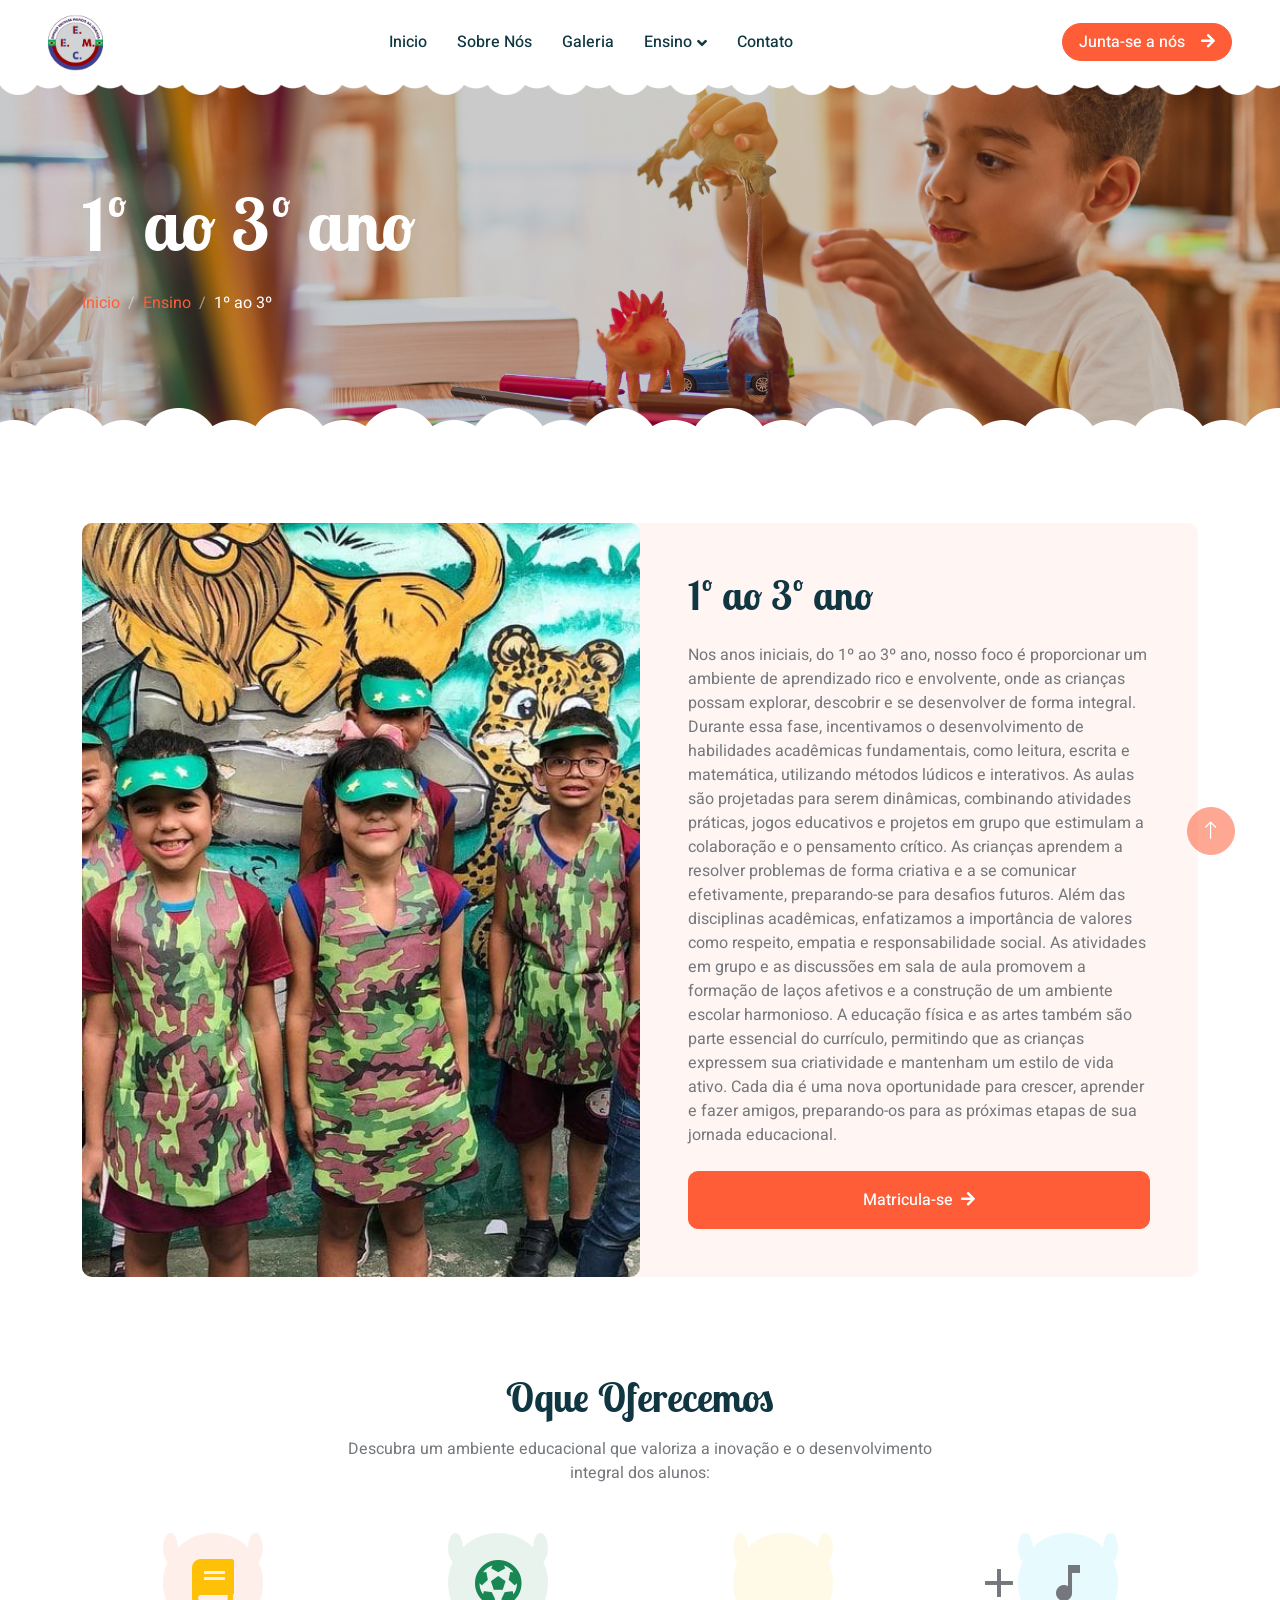
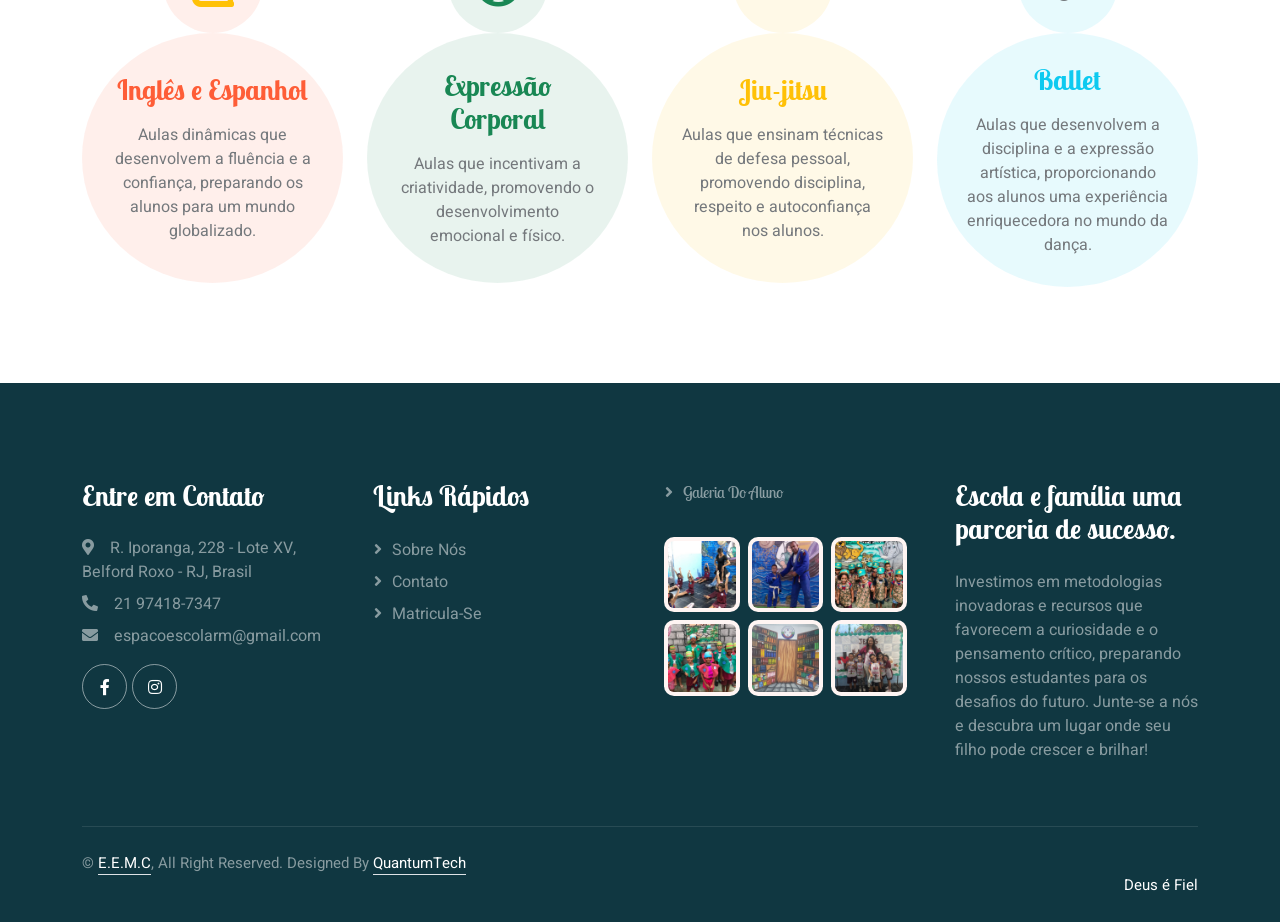
==== commit fb43e0cf: "first commit" ====
--- a/1ao3.html
+++ b/1ao3.html
@@ -9,7 +9,7 @@
     <meta content="" name="description">
 
    <!-- icon -->
-   <link href="img/icon.ico" rel="icon">
+   <link href="./img/icon.ico" rel="icon">
 
    <!-- Google Web Fonts -->
    <link rel="preconnect" href="https://fonts.googleapis.com">
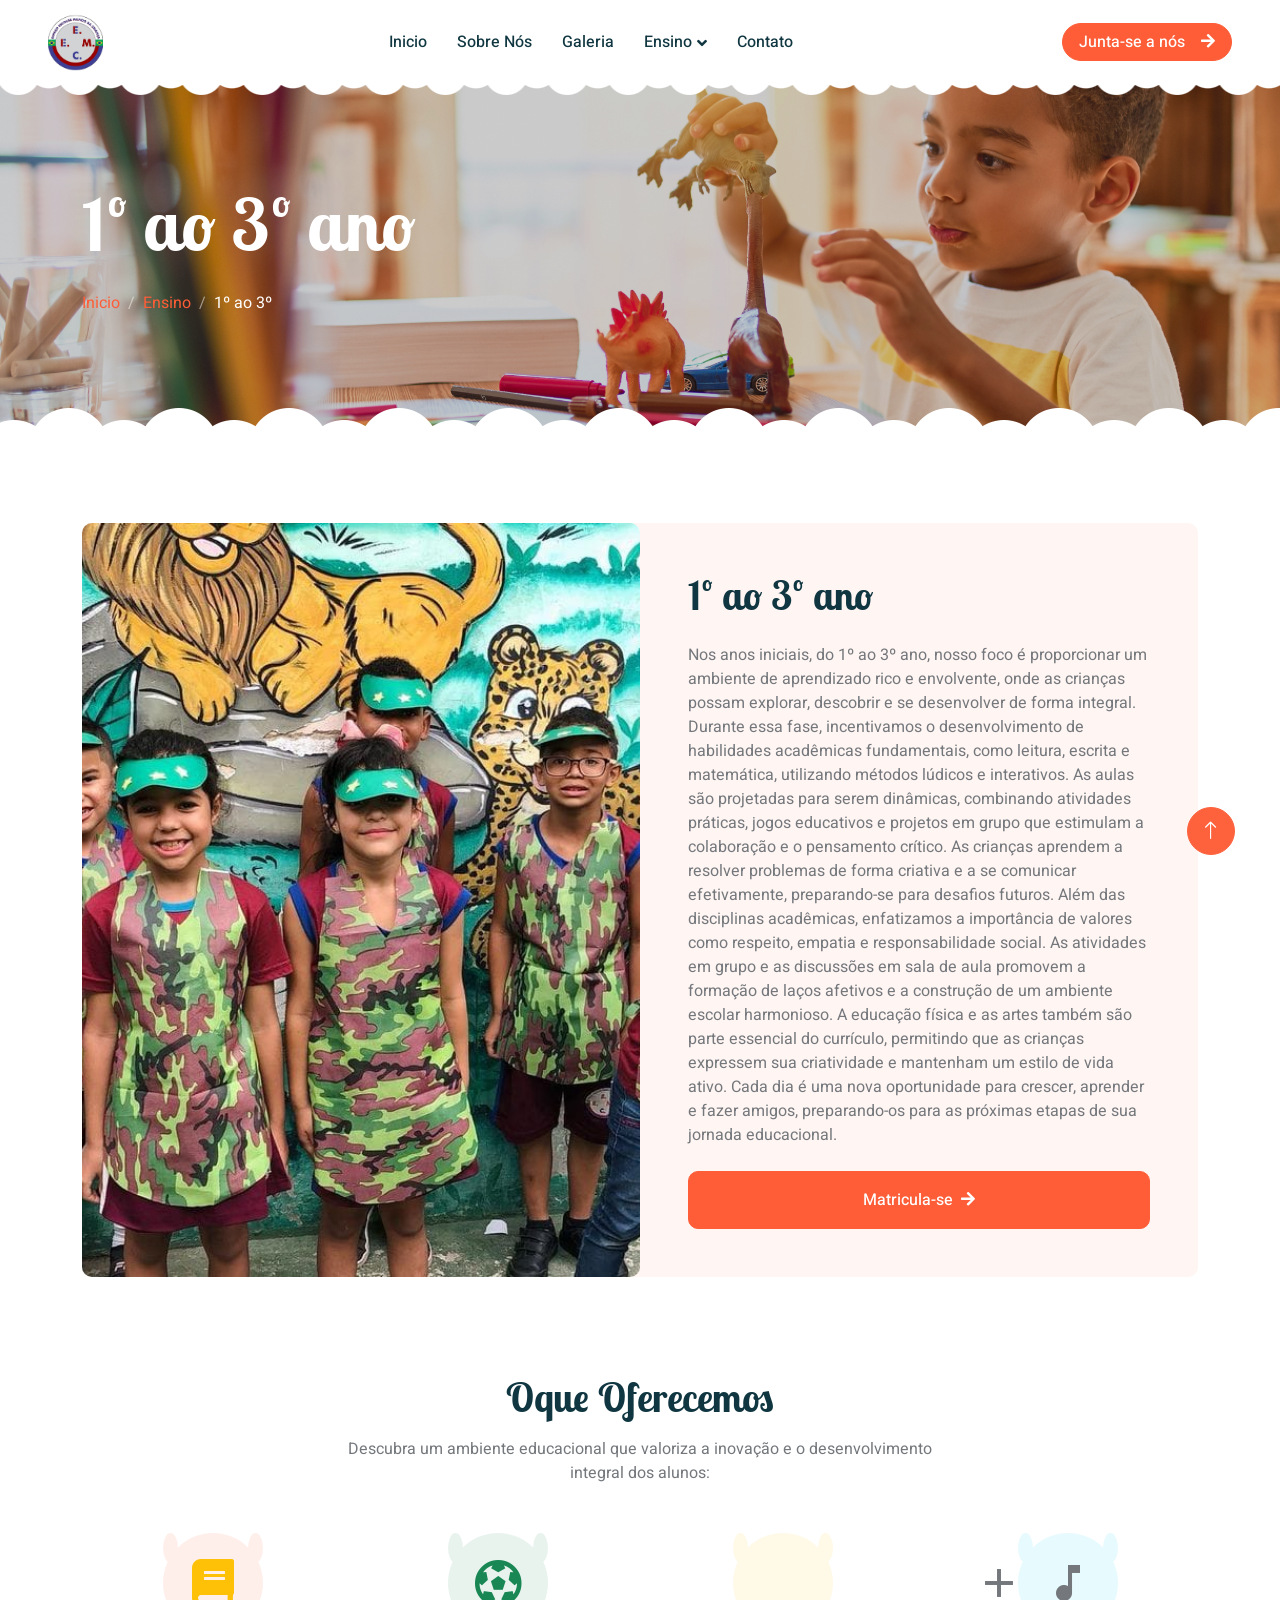
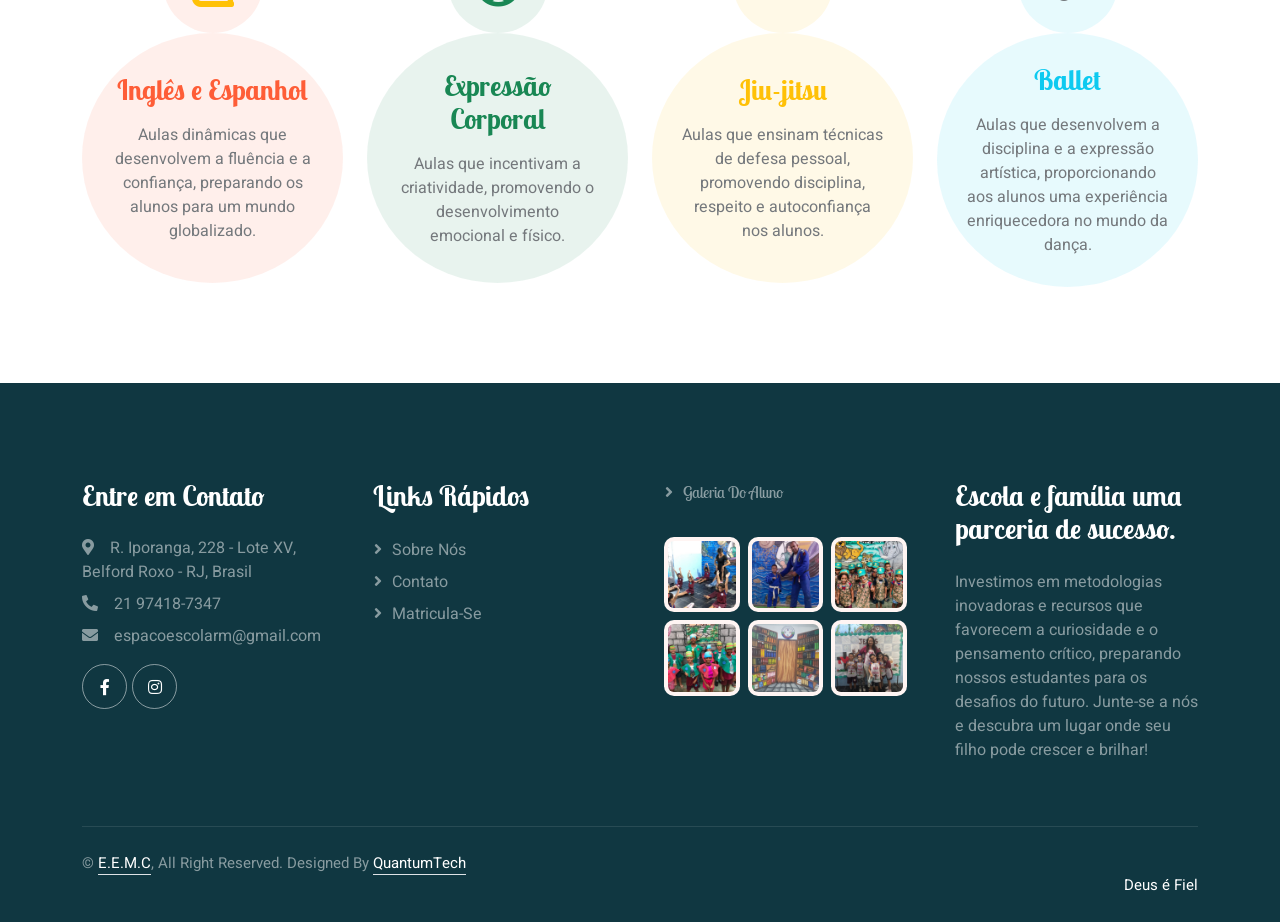
==== commit 3e2efb74: "first commit" ====
--- a/1ao3.html
+++ b/1ao3.html
@@ -76,7 +76,7 @@
         <!-- Navbar End -->
 
 
-        <!-- Page Header End -->
+        <!-- Page Header Start -->
         <div class="container-xxl py-5 page-header position-relative mb-5">
             <div class="container py-5">
                 <h1 class="display-2 text-white animated slideInDown mb-4">1º ao 3º ano</h1>
--- a/css/style.css
+++ b/css/style.css
@@ -240,7 +240,7 @@
 }
 
 .page-header {
-    background: linear-gradient(rgba(0, 0, 0, .2), rgba(0, 0, 0, .2)), url(/Paginas/img/fundo.jpg) center center no-repeat;
+    background: linear-gradient(rgba(0, 0, 0, .2), rgba(0, 0, 0, .2)), url(../img/imagemdefundo.jpg) center center no-repeat;
     background-size: cover;
 }
 
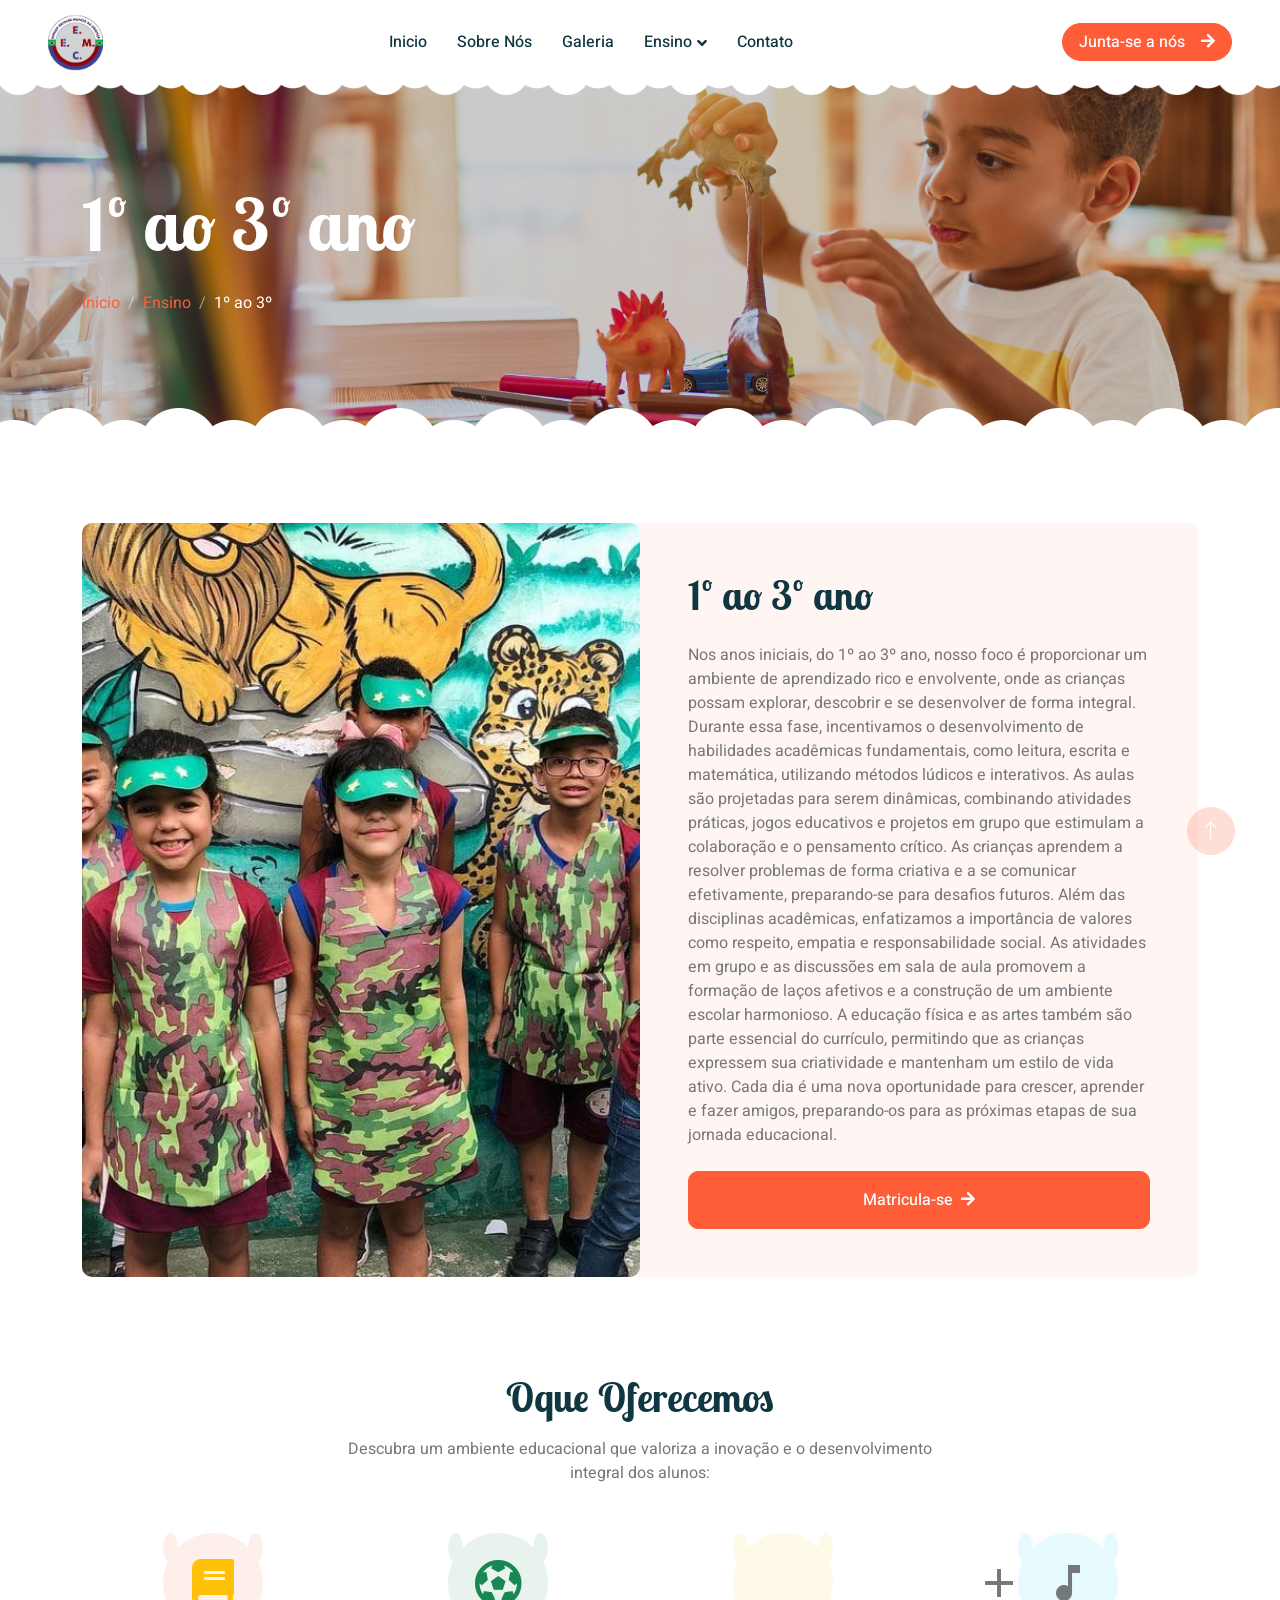
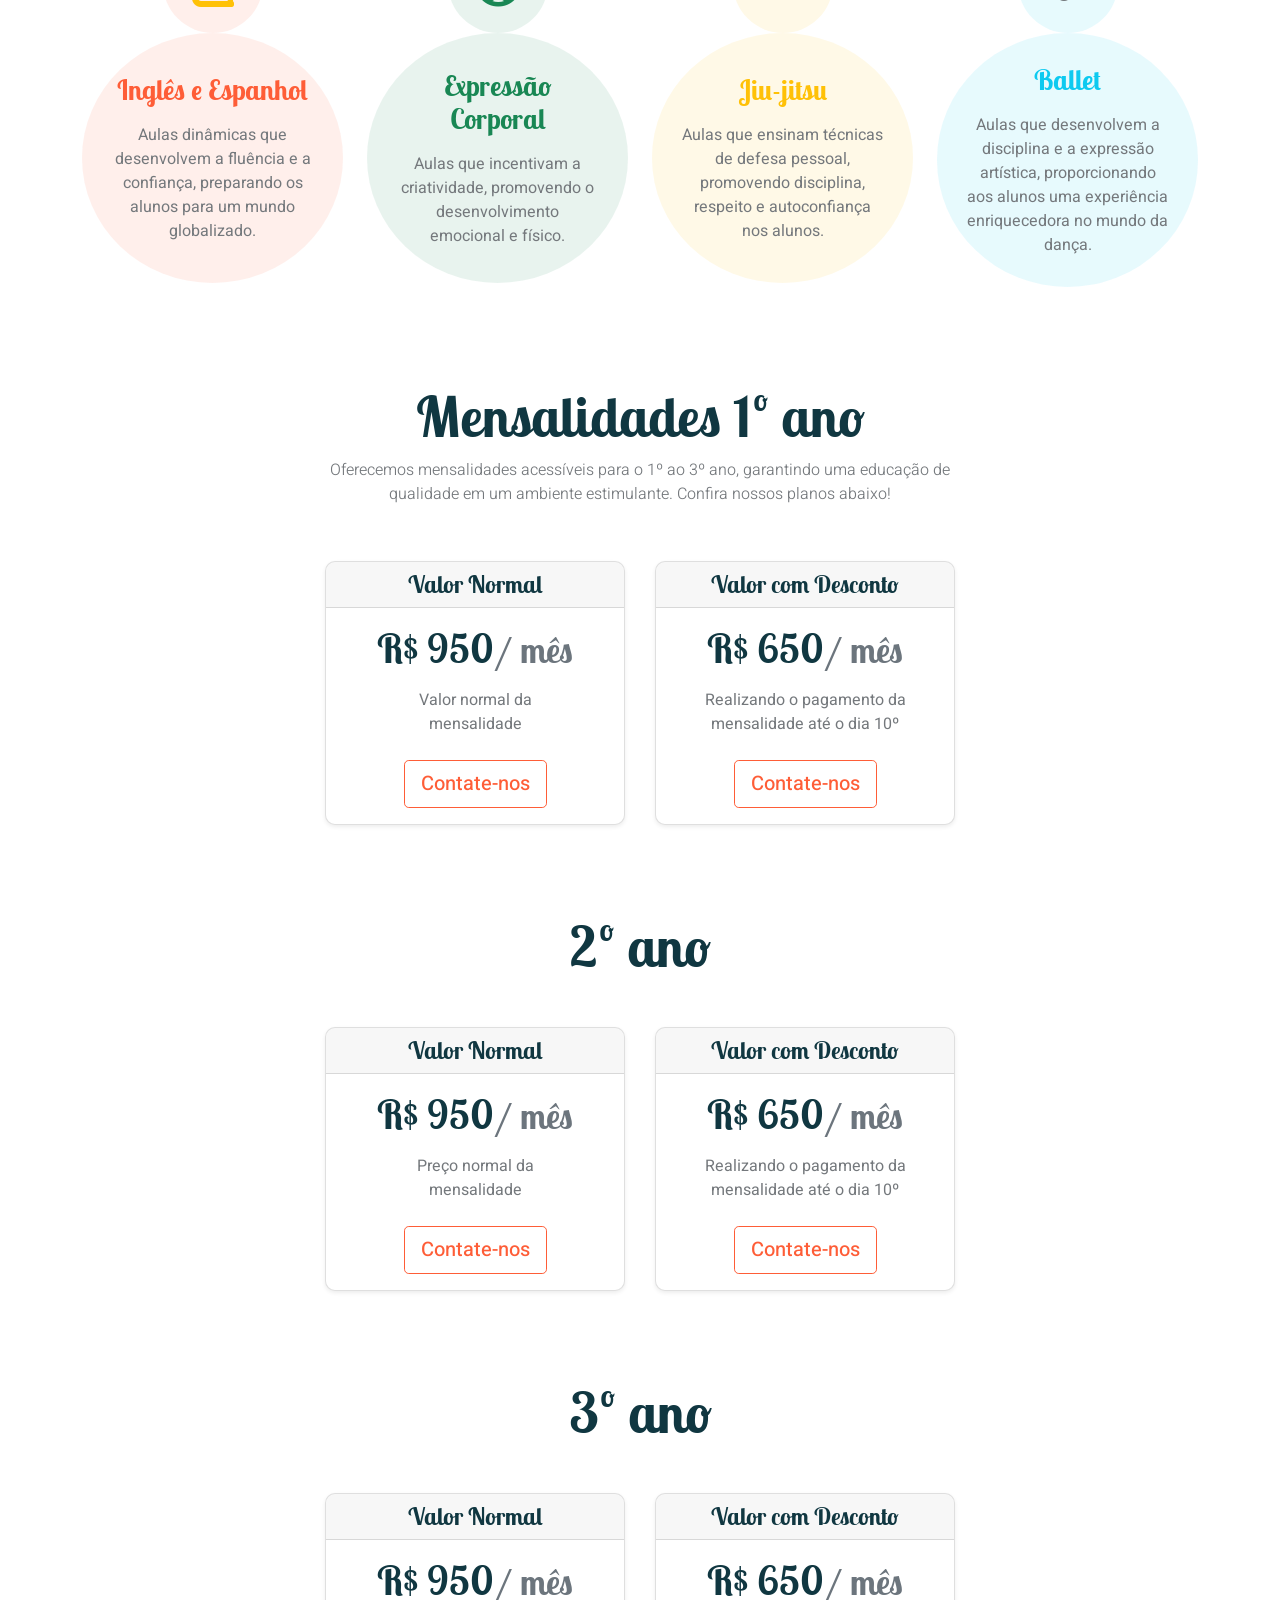
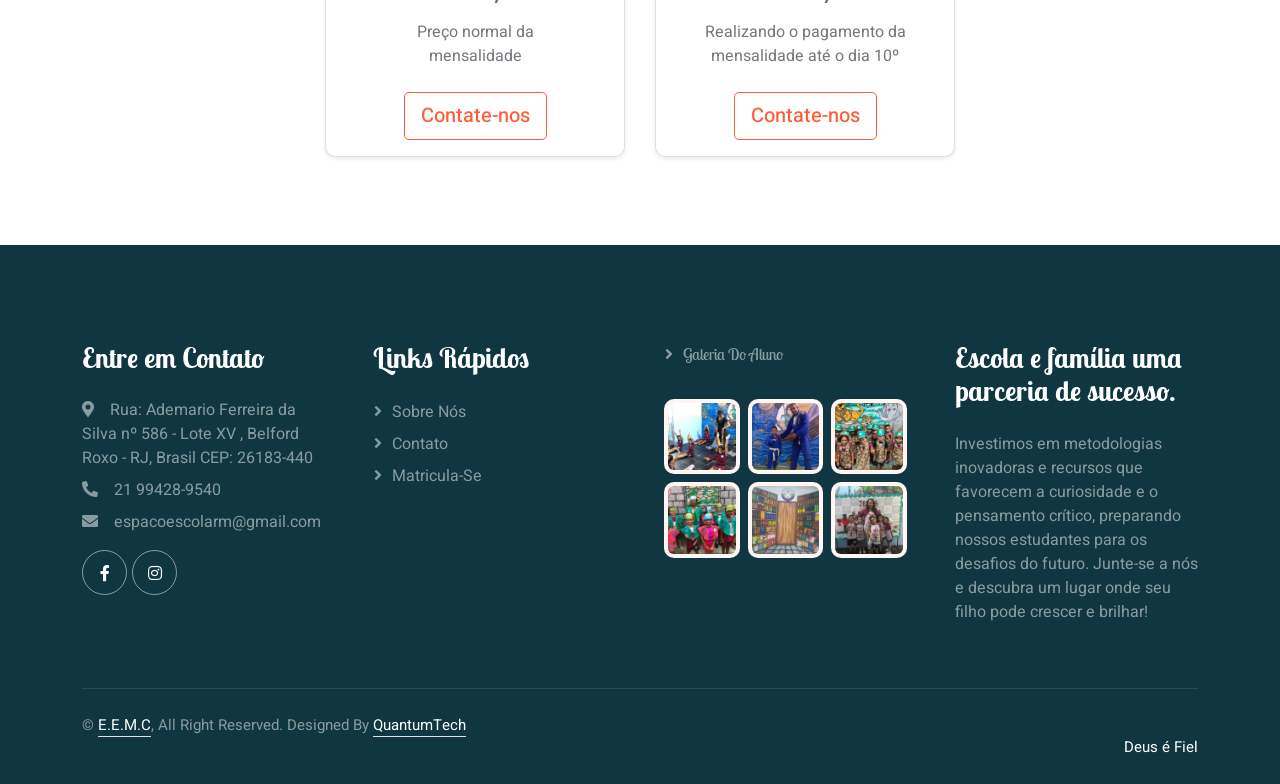
==== commit cc38be4b: "first commit" ====
--- a/1ao3.html
+++ b/1ao3.html
@@ -1,46 +1,33 @@
 <!DOCTYPE html>
 <html lang="pt-br">
-
 <head>
     <meta charset="utf-8">
-    <title>EEMC - 1º ao 3º</title>
     <meta content="width=device-width, initial-scale=1.0" name="viewport">
     <meta content="" name="keywords">
     <meta content="" name="description">
-
-   <!-- icon -->
    <link href="./img/icon.ico" rel="icon">
-
-   <!-- Google Web Fonts -->
    <link rel="preconnect" href="https://fonts.googleapis.com">
    <link rel="preconnect" href="https://fonts.gstatic.com" crossorigin>
    <link href="https://fonts.googleapis.com/css2?family=Heebo:wght@400;500;600&family=Inter:wght@600&family=Lobster+Two:wght@700&display=swap" rel="stylesheet">
-   
-   <!-- Icon Font Stylesheet -->
    <link href="https://cdnjs.cloudflare.com/ajax/libs/font-awesome/5.10.0/css/all.min.css" rel="stylesheet">
    <link href="https://cdn.jsdelivr.net/npm/bootstrap-icons@1.4.1/font/bootstrap-icons.css" rel="stylesheet">
-
-   <!-- Libraries Stylesheet -->
    <link href="lib/animate/animate.min.css" rel="stylesheet">
    <link href="lib/owlcarousel/assets/owl.carousel.min.css" rel="stylesheet">
    <link href="https://fonts.googleapis.com/icon?family=Material+Icons" rel="stylesheet">
-
-   <!-- Customized Bootstrap Stylesheet -->
    <link href="css/bootstrap.min.css" rel="stylesheet">
-
-   <!-- Template Stylesheet -->
    <link href="css/style.css" rel="stylesheet">
+   <title>EEMC - 1º ao 3º</title>
 </head>
 
 <body>
     <div class="container-xxl bg-white p-0">
-        <!-- Spinner Start -->
-        <div id="spinner" class="show bg-white position-fixed translate-middle w-100 vh-100 top-50 start-50 d-flex align-items-center justify-content-center">
+        <!-- Carregamento Start -->
+        <div id="spinner" class="show bg-white position-fixed translate-middle w-100 vh-100 top-50 Começo -50 d-flex align-items-center justify-content-center">
             <div class="spinner-border text-primary" style="width: 3rem; height: 3rem;" role="status">
                 <span class="sr-only">Loading...</span>
             </div>
         </div>
-        <!-- Spinner End -->
+        <!-- Carregamento End -->
 
 
          <!-- Navbar Start -->
@@ -76,7 +63,7 @@
         <!-- Navbar End -->
 
 
-        <!-- Page Header Start -->
+        <!-- Caminho Start -->
         <div class="container-xxl py-5 page-header position-relative mb-5">
             <div class="container py-5">
                 <h1 class="display-2 text-white animated slideInDown mb-4">1º ao 3º ano</h1>
@@ -89,9 +76,9 @@
                 </nav>
             </div>
         </div>
-        <!-- Page Header End -->
-
-        <!-- Appointment Start -->
+        <!-- Caminho End -->
+
+        <!-- Descrição Start -->
         <div class="container-xxl py-5">
             <div class="container">
                 <div class="bg-light rounded">
@@ -119,10 +106,10 @@
                 </div>
             </div>
         </div>
-        <!-- Appointment End -->
+        <!-- Descrição End -->
 
         
-        <!-- Facilities Start -->
+        <!-- Serviços Start -->
         <div class="container-xxl py-5">
             <div class="container">
                 <div class="text-center mx-auto mb-5 wow fadeInUp" data-wow-delay="0.1s" style="max-width: 600px;">
@@ -186,18 +173,122 @@
                 </div>
             </div>
         </div>
-        <!-- Facilities End -->
-
-
-
-        <!-- Final Start -->
+        <!-- Serviços End -->
+
+              <!-- Preços 1º ano Começo -->
+              <div class="pricing-header px-3 py-3 pt-md-5 pb-md-4 mx-auto text-center">
+                <h1 class="display-4">Mensalidades 1º ano</h1>
+                <p class="lead" style="font-size: 1rem;">Oferecemos mensalidades acessíveis para o 1º ao 3º ano, garantindo uma educação de <br> qualidade em um ambiente estimulante. Confira nossos planos abaixo!</p>
+            </div>
+            <div class="container1">
+                <div class="card-deck mb-3 text-center">
+                    <div class="card mb-4 shadow-sm">
+                        <div class="card-header">
+                            <h4 class="my-0 font-weight-normal">Valor Normal</h4>
+                        </div>
+                        <div class="card-body">
+                            <h1 class="card-title pricing-card-title">R$ 950<small class="text-muted">/ mês</small></h1>
+                            <ul class="list-unstyled mt-3 mb-4">
+                                <li>Valor normal da</li>
+                                <li>mensalidade</li>
+                            </ul>
+                            <button type="button" class="btn btn-lg btn-block btn-outline-primary">Contate-nos</button>
+                        </div>
+                    </div>
+                    <div class="card mb-4 shadow-sm">
+                        <div class="card-header">
+                            <h4 class="my-0 font-weight-normal">Valor com Desconto</h4>
+                        </div>
+                        <div class="card-body">
+                            <h1 class="card-title pricing-card-title">R$ 650<small class="text-muted">/ mês</small></h1>
+                            <ul class="list-unstyled mt-3 mb-4">
+                                <li>Realizando o pagamento da mensalidade até o dia 10º</li>
+                            </ul>
+                            <button type="button" class="btn btn-lg btn-block btn-outline-primary">Contate-nos</button>
+                        </div>
+                    </div>
+                </div>
+            </div>
+                <!--Preços 1º ano Final --> 
+
+                 <!-- Preços 2º ano Começo -->
+                 <div class="pricing-header px-3 py-3 pt-md-5 pb-md-4 mx-auto text-center">
+                    <h1 class="display-4">2º ano</h1>
+                </div>
+                <div class="container1">
+                    <div class="card-deck mb-3 text-center">
+                        <div class="card mb-4 shadow-sm">
+                            <div class="card-header">
+                                <h4 class="my-0 font-weight-normal">Valor Normal</h4>
+                            </div>
+                            <div class="card-body">
+                                <h1 class="card-title pricing-card-title">R$ 950<small class="text-muted">/ mês</small></h1>
+                                <ul class="list-unstyled mt-3 mb-4">
+                                    <li>Preço normal da</li>
+                                    <li>mensalidade</li>
+                                </ul>
+                                <button type="button" class="btn btn-lg btn-block btn-outline-primary">Contate-nos</button>
+                            </div>
+                        </div>
+                        <div class="card mb-4 shadow-sm">
+                            <div class="card-header">
+                                <h4 class="my-0 font-weight-normal">Valor com Desconto</h4>
+                            </div>
+                            <div class="card-body">
+                                <h1 class="card-title pricing-card-title">R$ 650<small class="text-muted">/ mês</small></h1>
+                                <ul class="list-unstyled mt-3 mb-4">
+                                    <li>Realizando o pagamento da mensalidade até o dia 10º</li>
+                                </ul>
+                                <button type="button" class="btn btn-lg btn-block btn-outline-primary">Contate-nos</button>
+                            </div>
+                        </div>
+                    </div>
+                </div>
+                <!--Preços Final -->  
+
+                 <!-- Preços 3º ano Começo -->
+                 <div class="pricing-header px-3 py-3 pt-md-5 pb-md-4 mx-auto text-center">
+                    <h1 class="display-4">3º ano</h1>
+                </div>
+                <div class="container1">
+                    <div class="card-deck mb-3 text-center">
+                        <div class="card mb-4 shadow-sm">
+                            <div class="card-header">
+                                <h4 class="my-0 font-weight-normal">Valor Normal</h4>
+                            </div>
+                            <div class="card-body">
+                                <h1 class="card-title pricing-card-title">R$ 950<small class="text-muted">/ mês</small></h1>
+                                <ul class="list-unstyled mt-3 mb-4">
+                                    <li>Preço normal da</li>
+                                    <li>mensalidade</li>
+                                </ul>
+                                <button type="button" class="btn btn-lg btn-block btn-outline-primary">Contate-nos</button>
+                            </div>
+                        </div>
+                        <div class="card mb-4 shadow-sm">
+                            <div class="card-header">
+                                <h4 class="my-0 font-weight-normal">Valor com Desconto</h4>
+                            </div>
+                            <div class="card-body">
+                                <h1 class="card-title pricing-card-title">R$ 650<small class="text-muted">/ mês</small></h1>
+                                <ul class="list-unstyled mt-3 mb-4">
+                                    <li>Realizando o pagamento da mensalidade até o dia 10º</li>
+                                </ul>
+                                <button type="button" class="btn btn-lg btn-block btn-outline-primary">Contate-nos</button>
+                            </div>
+                        </div>
+                    </div>
+                </div>
+                <!--Preços Final -->       
+
+        <!-- Final Começo -->
         <div class="container-fluid bg-dark text-white-50 footer pt-5 mt-5 wow fadeIn" data-wow-delay="0.1s">
             <div class="container py-5">
                 <div class="row g-5">
                     <div class="col-lg-3 col-md-6">
                         <h3 class="text-white mb-4">Entre em Contato</h3>
-                        <p class="mb-2"><i class="fa fa-map-marker-alt me-3"></i>R. Iporanga, 228 - Lote XV, Belford Roxo - RJ, Brasil</p>
-                        <p class="mb-2"><i class="fa fa-phone-alt me-3"></i>21 97418-7347</p>
+                        <p class="mb-2"><i class="fa fa-map-marker-alt me-3"></i>Rua: Ademario Ferreira da Silva nº 586 - Lote XV , Belford Roxo - RJ, Brasil CEP: 26183-440 </p>
+                        <p class="mb-2"><i class="fa fa-phone-alt me-3"></i>21 99428-9540</p>
                         <p class="mb-2"><i class="fa fa-envelope me-3"></i>espacoescolarm@gmail.com</p>
                         <div class="d-flex pt-2">
                             <a class="btn btn-outline-light btn-social" href="https://www.facebook.com/p/Espa%C3%A7o-Escolar-Mundo-Da-Crian%C3%A7a-100066816966329/?_rdr" target="_blank"><i class="fab fa-facebook-f"></i></a>
@@ -258,7 +349,7 @@
                 </div>
             </div>
         </div>
-        <!-- Final End -->
+        <!-- Final Final -->
 
 
 
--- a/css/style.css
+++ b/css/style.css
@@ -335,7 +335,7 @@
 }
 
 
-/*** About ***/
+/*** Sobre nós ***/
 .about-img img {
     transition: .5s;
 }
@@ -345,7 +345,7 @@
 }
 
 
-/*** Classes ***/
+/*** Horarios ***/
 .classes-item {
     transition: .5s;
 }
@@ -355,7 +355,7 @@
 }
 
 
-/*** Team ***/
+/*** Fundadores ***/
 .team-item .team-text {
     position: absolute;
     width: 220px;
@@ -377,7 +377,7 @@
 }
 
 
-/*** Testimonial ***/
+/*** Depoimento ***/
 .testimonial-carousel {
     padding-left: 1.5rem;
     padding-right: 1.5rem;
@@ -427,7 +427,7 @@
 }
 
 
-/*** Footer ***/
+/*** Final ***/
 .footer .btn.btn-social {
     margin-right: 5px;
     width: 45px;
@@ -921,39 +921,68 @@
 }
 
 .registration-section {
-    text-align: center; /* Centraliza o texto */
-    padding: 20px; /* Espaçamento */
-    background-color: #f9f9f9; /* Fundo leve */
-    border-radius: 10px; /* Bordas arredondadas */
-    box-shadow: 0 2px 10px rgba(0, 0, 0, 0.1); /* Sombra sutil */
+    text-align: center;
+    padding: 20px;
+    background-color: #f9f9f9;
+    border-radius: 10px; 
+    box-shadow: 0 2px 10px rgba(0, 0, 0, 0.1);
 }
 
 .registration-section h2 {
-    font-size: 24px; /* Tamanho do título */
-    margin-bottom: 10px; /* Espaço abaixo do título */
+    font-size: 24px; 
+    margin-bottom: 10px; 
 }
 
 .registration-section p {
-    font-size: 16px; /* Tamanho do texto */
-    margin-bottom: 20px; /* Espaço abaixo do texto */
+    font-size: 16px; 
+    margin-bottom: 20px; 
 }
 
 .whatsapp-button {
-    display: inline-flex; /* Para alinhar ícone e texto */
-    align-items: center; /* Centraliza verticalmente */
-    padding: 10px 20px; /* Espaçamento do botão */
-    background-color: #25D366; /* Cor do WhatsApp */
-    color: white; /* Cor do texto */
-    border-radius: 5px; /* Bordas arredondadas */
-    text-decoration: none; /* Remove sublinhado */
-    transition: background-color 0.3s; /* Transição suave */
+    display: inline-flex; 
+    align-items: center; 
+    padding: 10px 20px;
+    background-color: #25D366;
+    color: white; 
+    border-radius: 5px;
+    text-decoration: none; 
+    transition: background-color 0.3s;
 }
 
 .whatsapp-button:hover {
-    background-color: #128C7E; /* Cor ao passar o mouse */
+    background-color: #128C7E; 
 }
 
 .whatsapp-icon {
-    font-size: 20px; /* Tamanho do ícone */
-    margin-right: 8px; /* Espaço entre o ícone e o texto */
+    font-size: 20px;
+    margin-right: 8px; 
+}
+
+@media (min-width: 768px) {
+  html {
+    font-size: 16px;
+  }
+}
+
+/* Preços */
+.container1 {
+  display: flex;
+  justify-content: center;
+  flex-wrap: wrap; 
+  margin: 0 auto;
+}
+
+.card-deck {
+  display: flex;
+  justify-content: center;
+}
+
+.card {
+  margin: 15px;
+  flex: 0 1 300px; 
+}
+@media (max-width: 768px) {
+  .card-deck {
+      flex-direction: column;
+  }
 }
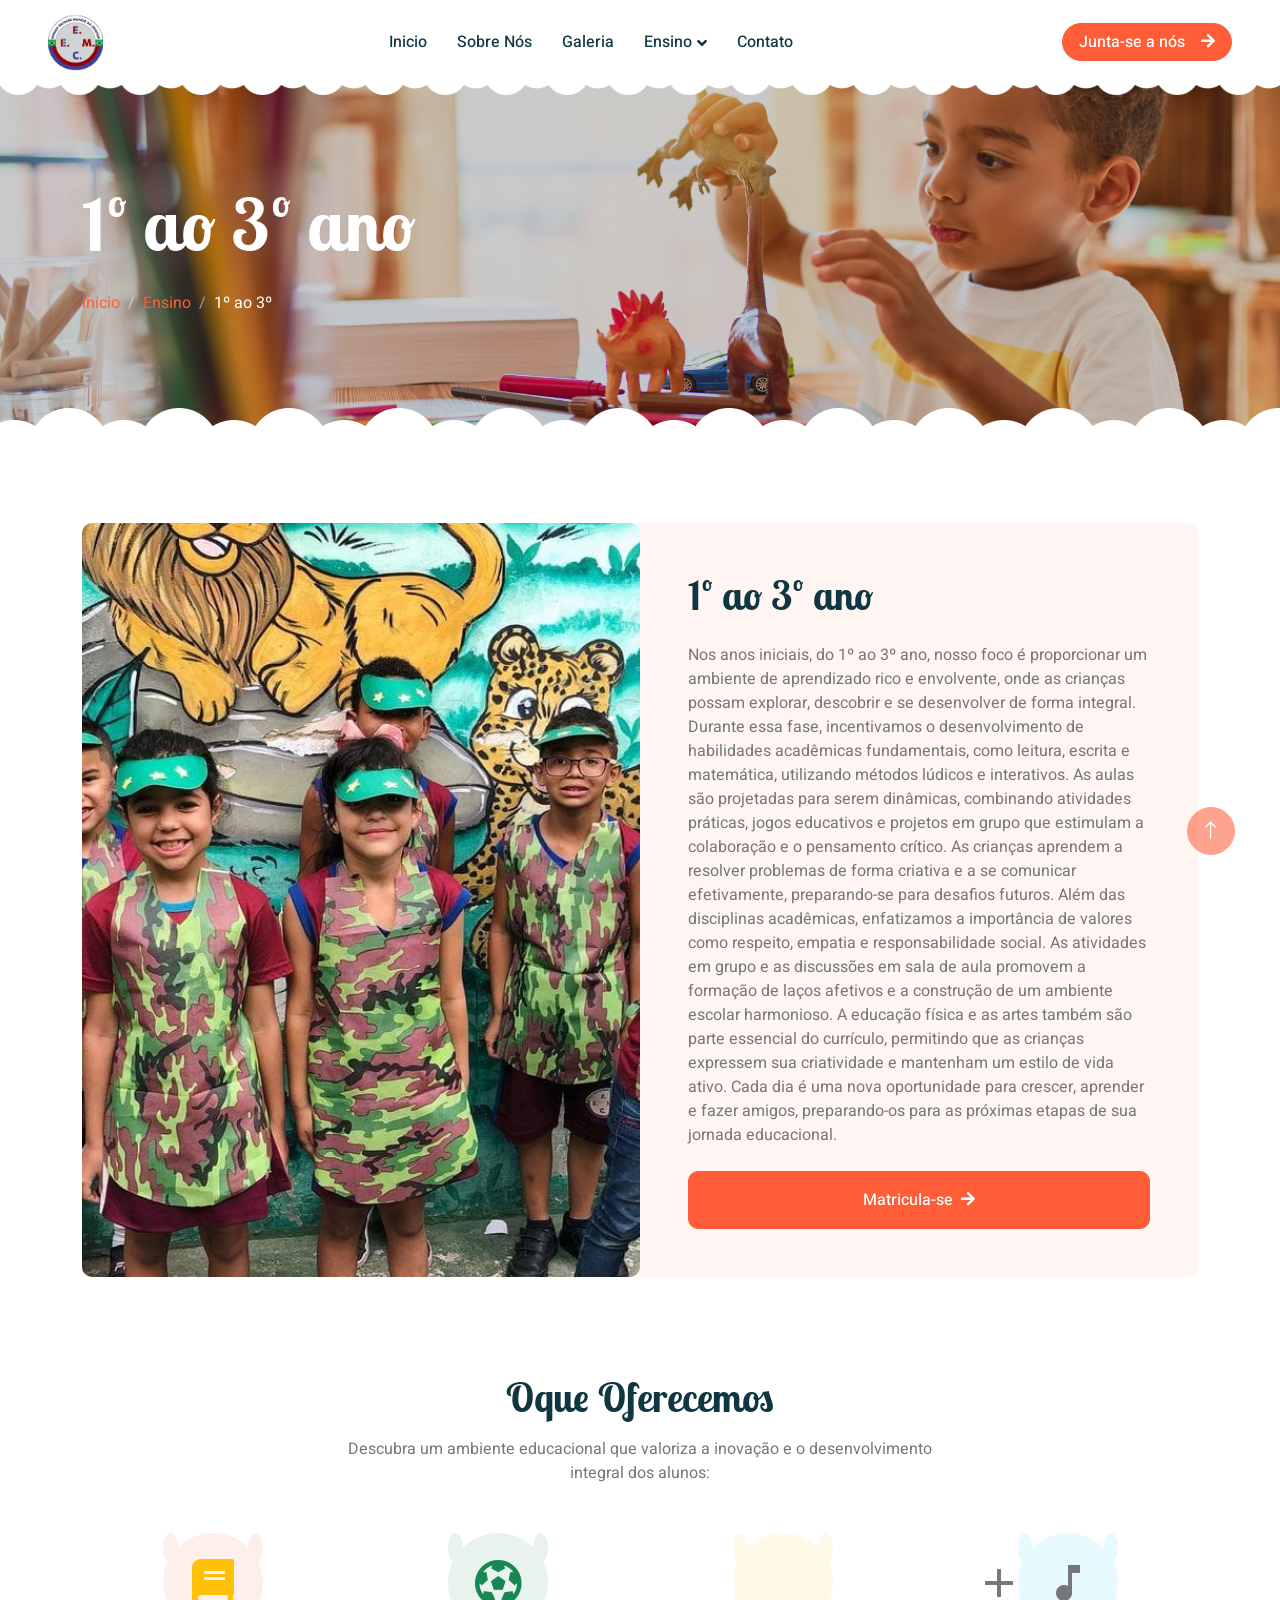
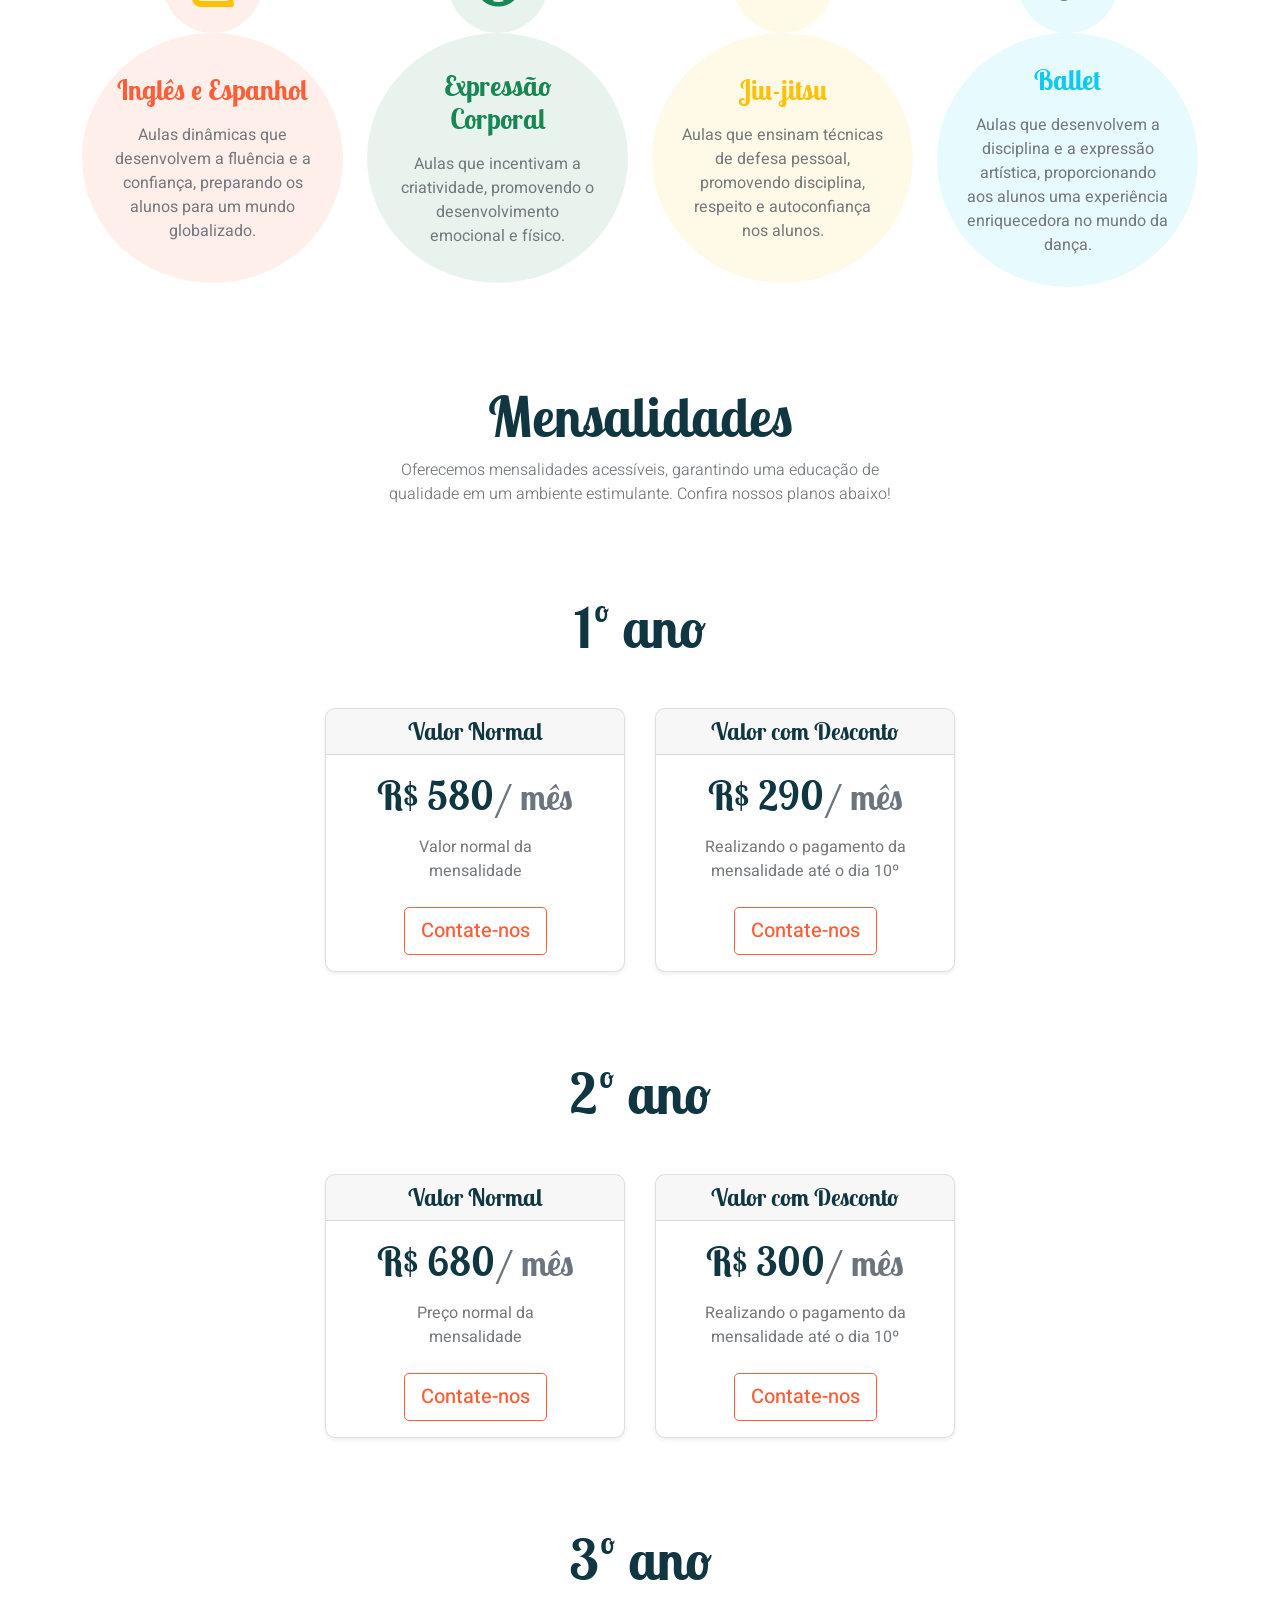
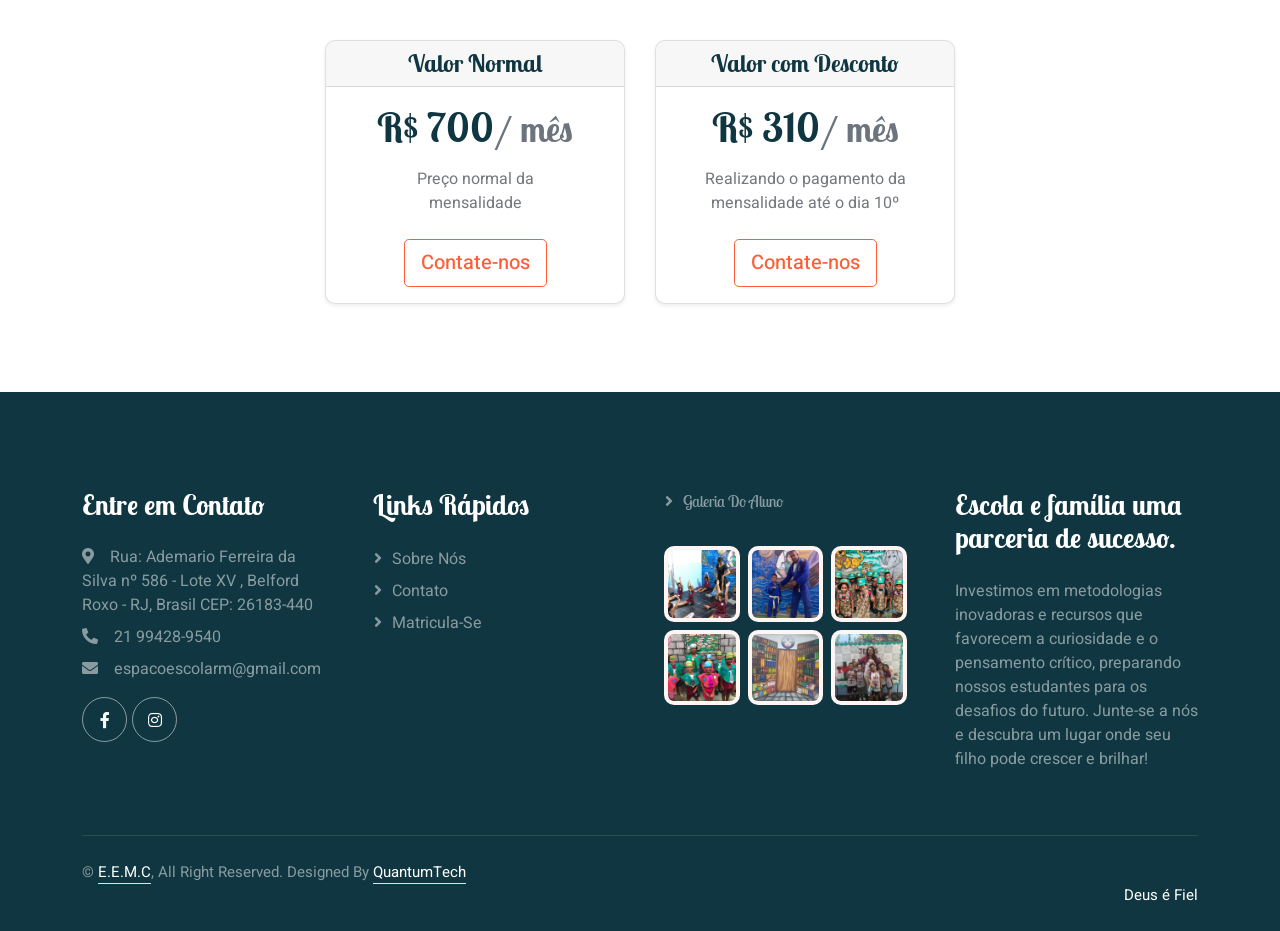
==== commit 3a062f2d: "first commit" ====
--- a/1ao3.html
+++ b/1ao3.html
@@ -177,8 +177,11 @@
 
               <!-- Preços 1º ano Começo -->
               <div class="pricing-header px-3 py-3 pt-md-5 pb-md-4 mx-auto text-center">
-                <h1 class="display-4">Mensalidades 1º ano</h1>
-                <p class="lead" style="font-size: 1rem;">Oferecemos mensalidades acessíveis para o 1º ao 3º ano, garantindo uma educação de <br> qualidade em um ambiente estimulante. Confira nossos planos abaixo!</p>
+                <h1 class="display-4">Mensalidades</h1>
+                <p class="lead" style="font-size: 1rem;">Oferecemos mensalidades acessíveis, garantindo uma educação de <br> qualidade em um ambiente estimulante. Confira nossos planos abaixo!</p>
+            </div>
+            <div class="pricing-header px-3 py-3 pt-md-5 pb-md-4 mx-auto text-center">
+            <h1 class="display-4">1º ano</h1>
             </div>
             <div class="container1">
                 <div class="card-deck mb-3 text-center">
@@ -187,7 +190,7 @@
                             <h4 class="my-0 font-weight-normal">Valor Normal</h4>
                         </div>
                         <div class="card-body">
-                            <h1 class="card-title pricing-card-title">R$ 950<small class="text-muted">/ mês</small></h1>
+                            <h1 class="card-title pricing-card-title">R$ 580<small class="text-muted">/ mês</small></h1>
                             <ul class="list-unstyled mt-3 mb-4">
                                 <li>Valor normal da</li>
                                 <li>mensalidade</li>
@@ -200,7 +203,7 @@
                             <h4 class="my-0 font-weight-normal">Valor com Desconto</h4>
                         </div>
                         <div class="card-body">
-                            <h1 class="card-title pricing-card-title">R$ 650<small class="text-muted">/ mês</small></h1>
+                            <h1 class="card-title pricing-card-title">R$ 290<small class="text-muted">/ mês</small></h1>
                             <ul class="list-unstyled mt-3 mb-4">
                                 <li>Realizando o pagamento da mensalidade até o dia 10º</li>
                             </ul>
@@ -222,7 +225,7 @@
                                 <h4 class="my-0 font-weight-normal">Valor Normal</h4>
                             </div>
                             <div class="card-body">
-                                <h1 class="card-title pricing-card-title">R$ 950<small class="text-muted">/ mês</small></h1>
+                                <h1 class="card-title pricing-card-title">R$ 680<small class="text-muted">/ mês</small></h1>
                                 <ul class="list-unstyled mt-3 mb-4">
                                     <li>Preço normal da</li>
                                     <li>mensalidade</li>
@@ -235,7 +238,7 @@
                                 <h4 class="my-0 font-weight-normal">Valor com Desconto</h4>
                             </div>
                             <div class="card-body">
-                                <h1 class="card-title pricing-card-title">R$ 650<small class="text-muted">/ mês</small></h1>
+                                <h1 class="card-title pricing-card-title">R$ 300<small class="text-muted">/ mês</small></h1>
                                 <ul class="list-unstyled mt-3 mb-4">
                                     <li>Realizando o pagamento da mensalidade até o dia 10º</li>
                                 </ul>
@@ -244,7 +247,7 @@
                         </div>
                     </div>
                 </div>
-                <!--Preços Final -->  
+                <!--Preços 2º ano Final -->  
 
                  <!-- Preços 3º ano Começo -->
                  <div class="pricing-header px-3 py-3 pt-md-5 pb-md-4 mx-auto text-center">
@@ -257,7 +260,7 @@
                                 <h4 class="my-0 font-weight-normal">Valor Normal</h4>
                             </div>
                             <div class="card-body">
-                                <h1 class="card-title pricing-card-title">R$ 950<small class="text-muted">/ mês</small></h1>
+                                <h1 class="card-title pricing-card-title">R$ 700<small class="text-muted">/ mês</small></h1>
                                 <ul class="list-unstyled mt-3 mb-4">
                                     <li>Preço normal da</li>
                                     <li>mensalidade</li>
@@ -270,7 +273,7 @@
                                 <h4 class="my-0 font-weight-normal">Valor com Desconto</h4>
                             </div>
                             <div class="card-body">
-                                <h1 class="card-title pricing-card-title">R$ 650<small class="text-muted">/ mês</small></h1>
+                                <h1 class="card-title pricing-card-title">R$ 310<small class="text-muted">/ mês</small></h1>
                                 <ul class="list-unstyled mt-3 mb-4">
                                     <li>Realizando o pagamento da mensalidade até o dia 10º</li>
                                 </ul>
@@ -279,7 +282,7 @@
                         </div>
                     </div>
                 </div>
-                <!--Preços Final -->       
+                <!--Preços 3º ano Final -->       
 
         <!-- Final Começo -->
         <div class="container-fluid bg-dark text-white-50 footer pt-5 mt-5 wow fadeIn" data-wow-delay="0.1s">
--- a/css/style.css
+++ b/css/style.css
@@ -508,10 +508,6 @@
   box-sizing: border-box;
 }
 
-img {
-  display: block;
-}
-
 .gallery {
   position: relative;
   z-index: 2;
@@ -642,6 +638,7 @@
   height: 100%;
 }
 
+
 @-webkit-keyframes poppy {
   0% {
     -webkit-transform: matrix3d(0, 0, 0, 0, 0, 0, 0, 0, 0, 0, 1, 0, 0, 0, 0, 1);
@@ -985,4 +982,13 @@
   .card-deck {
       flex-direction: column;
   }
+}
+
+.facility-icon {
+  display: flex;
+  justify-content: center;
+  align-items: center;
+}
+.facility-icon .fi {
+  margin: 0 5px; /* Espaçamento entre as bandeiras */
 }
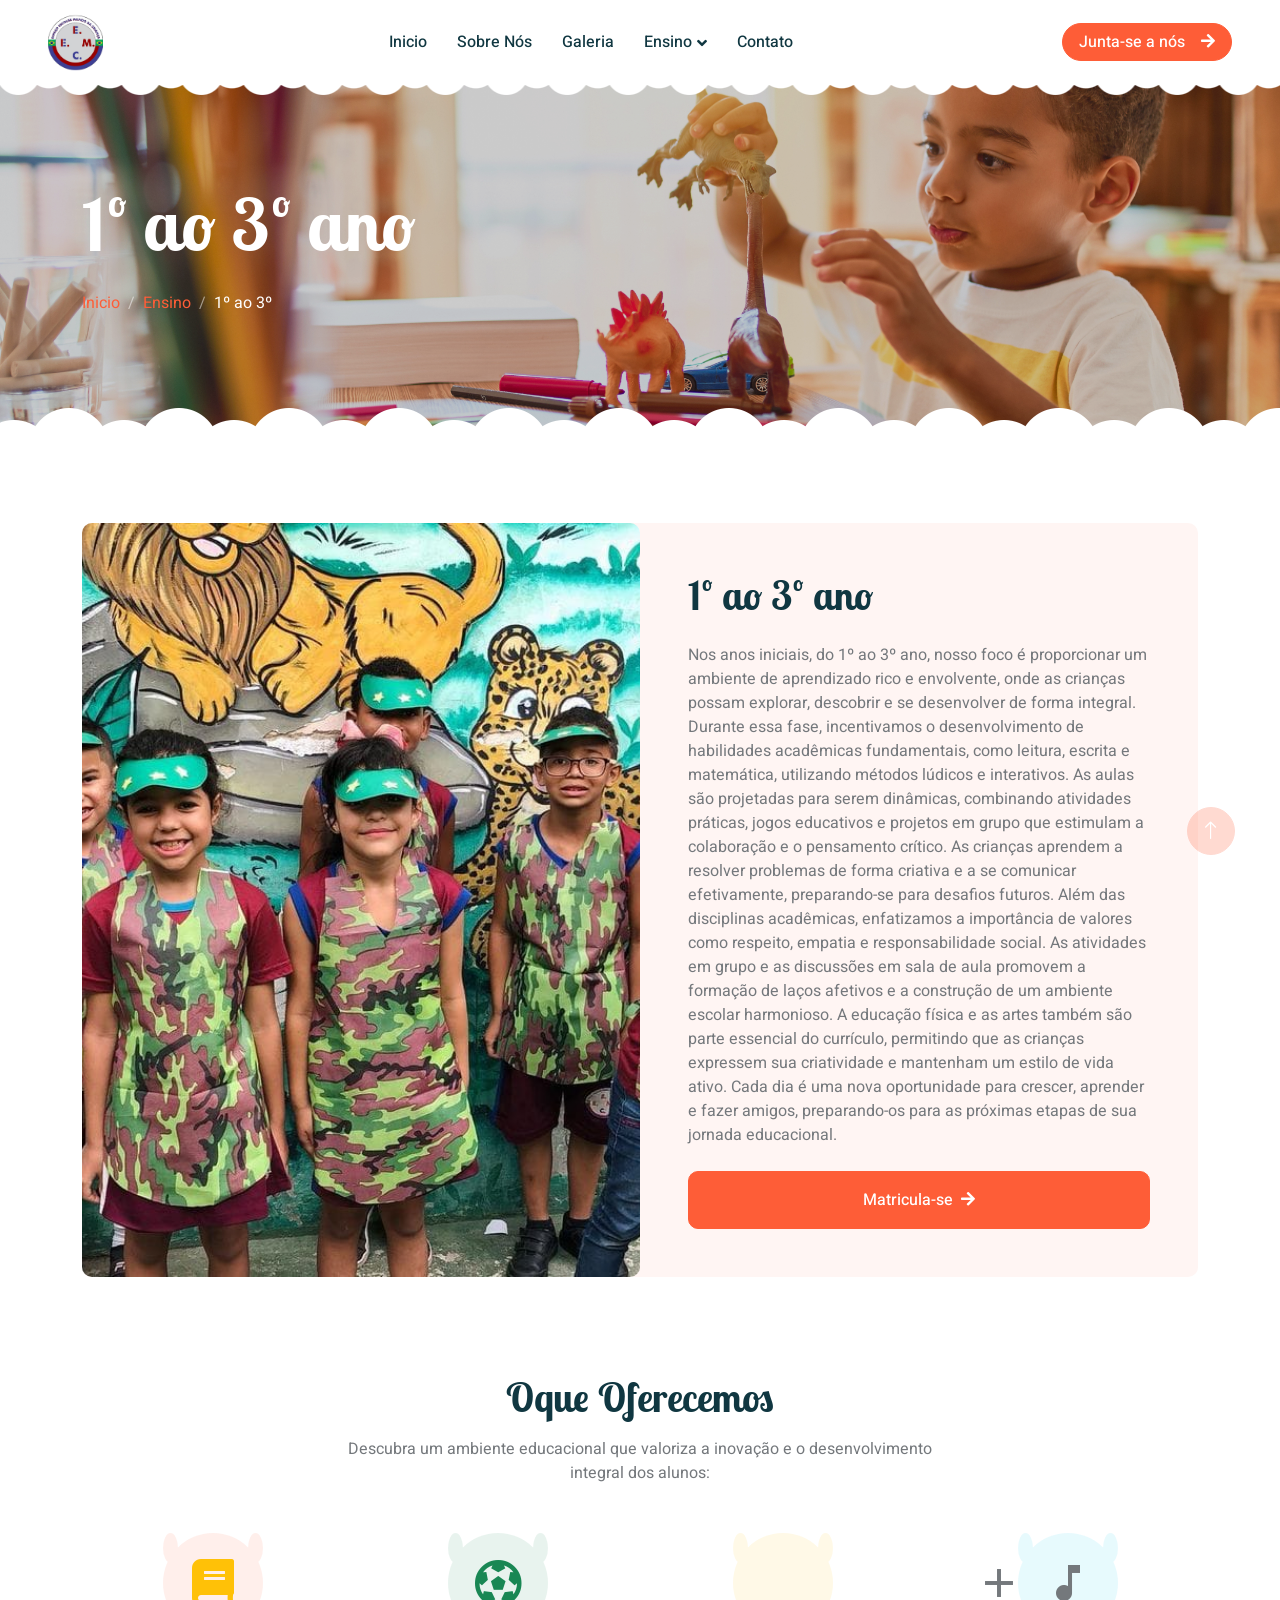
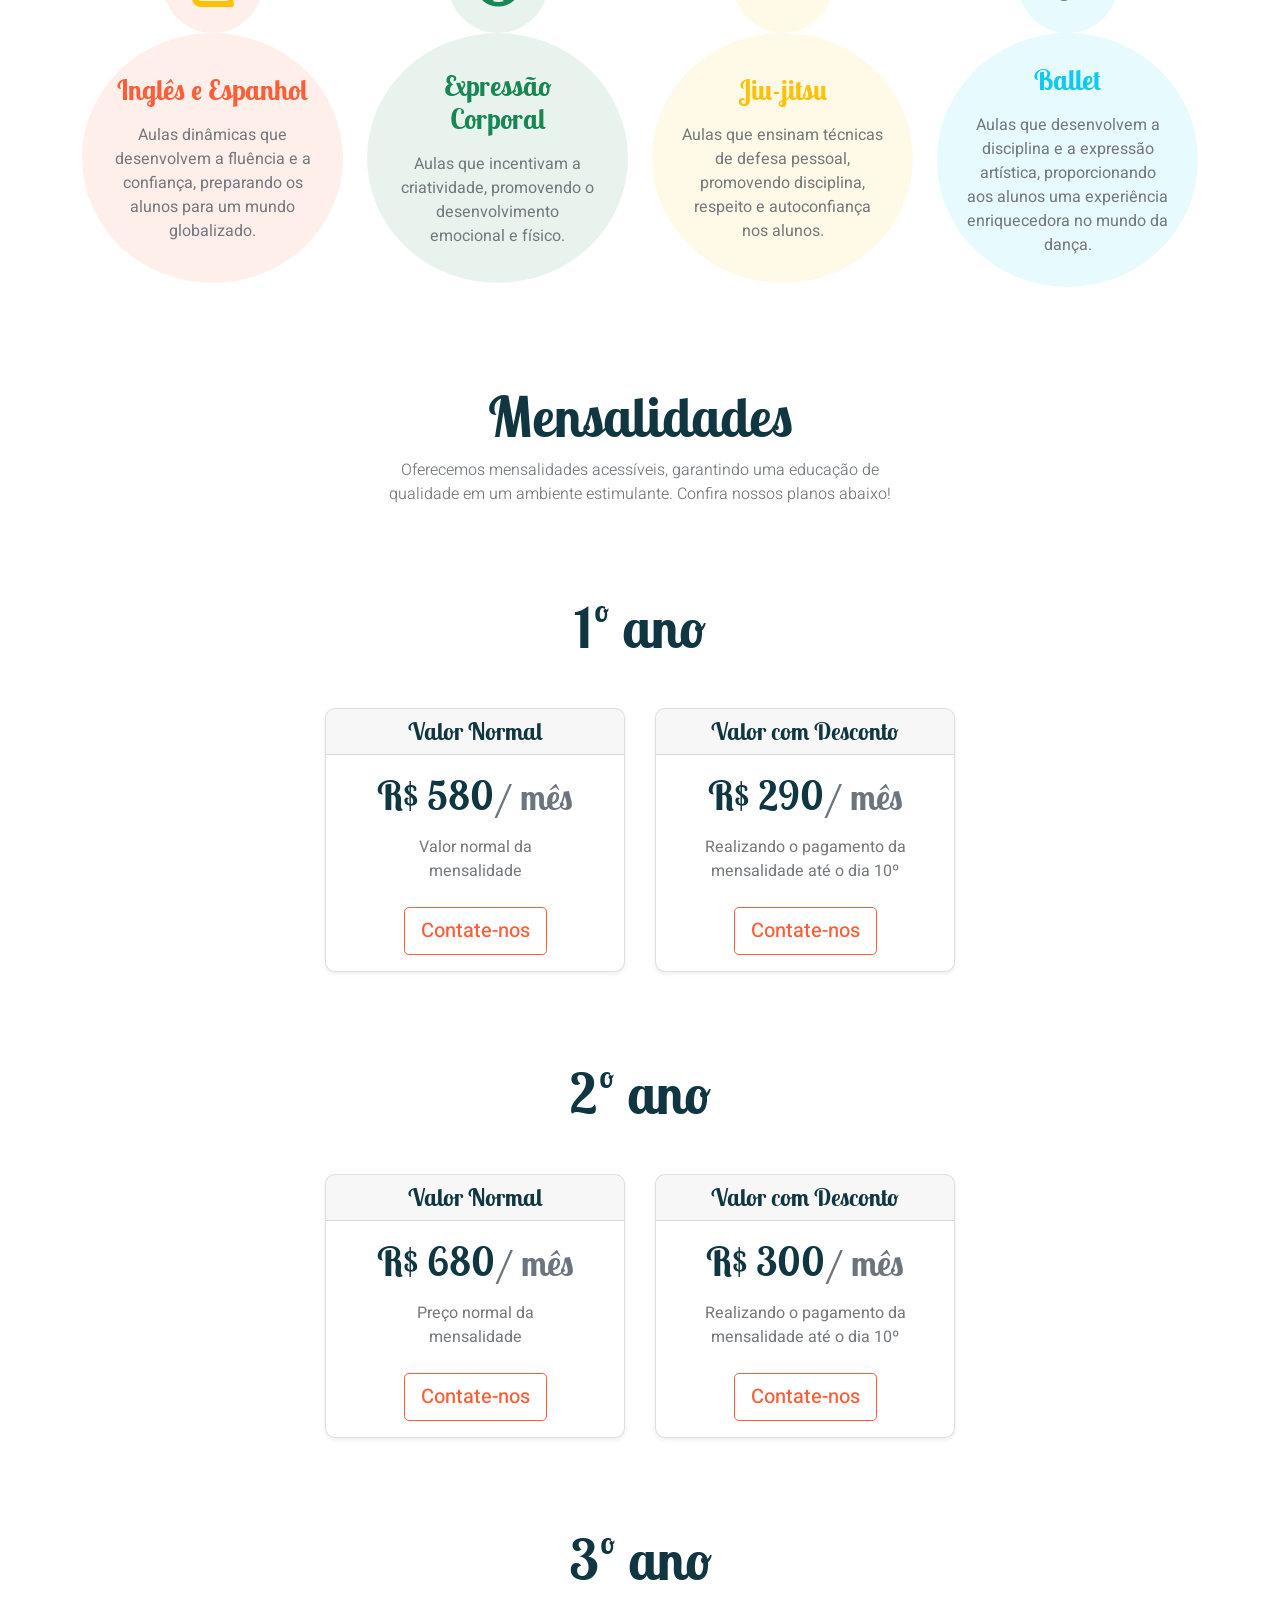
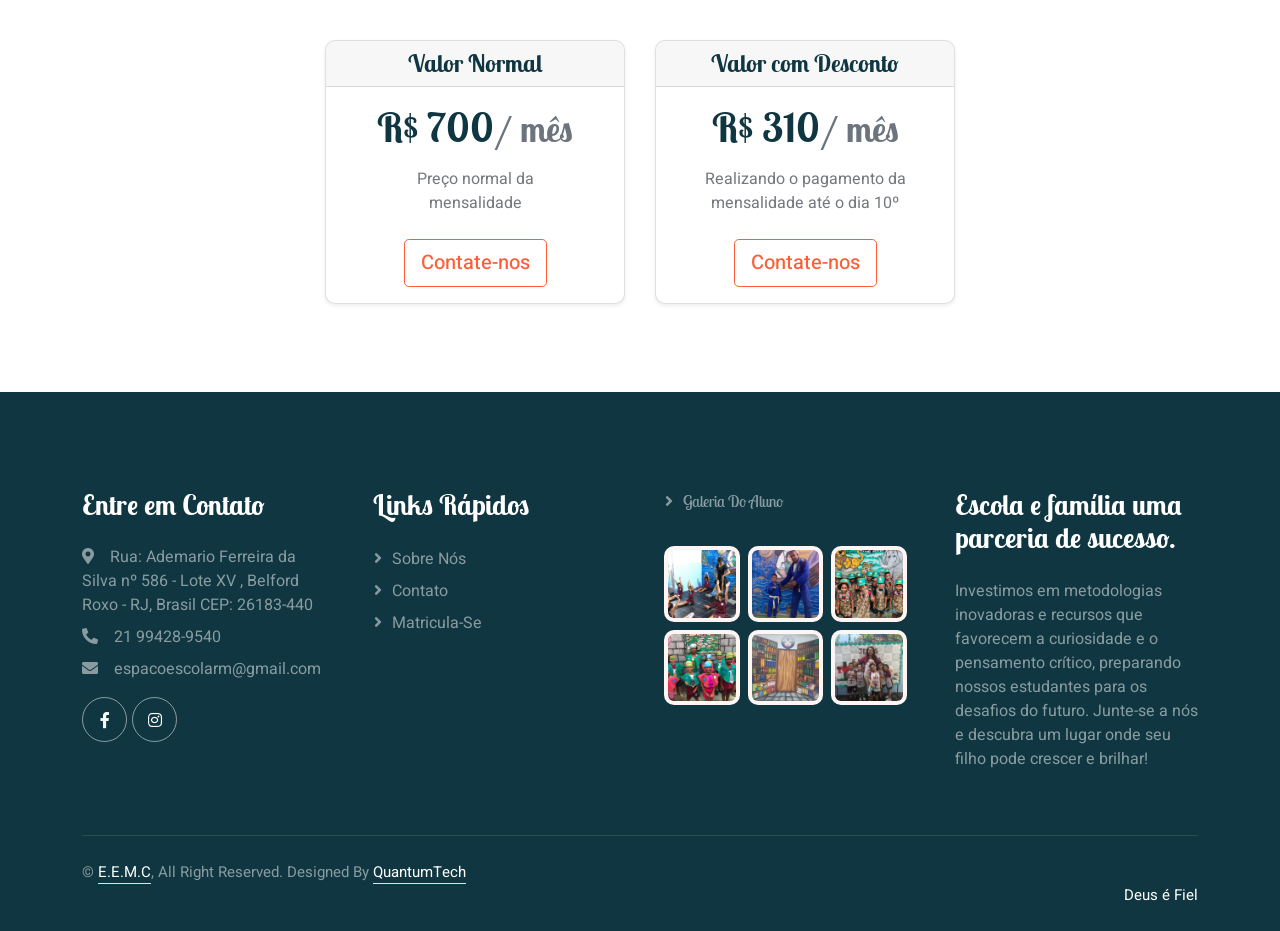
==== commit 34c2d1ab: "Update 1ao3.html" ====
--- a/1ao3.html
+++ b/1ao3.html
@@ -99,7 +99,7 @@
                                     
                                     A educação física e as artes também são parte essencial do currículo, permitindo que as crianças expressem sua criatividade e mantenham um estilo de vida ativo. Cada dia é uma nova oportunidade para crescer, aprender e fazer amigos, preparando-os para as próximas etapas de sua jornada educacional.                                    
                                 </p>
-                                <a class="btn btn-primary py-3 px-5" href="">Matricula-se<i class="fa fa-arrow-right ms-2"></i></a>
+                                <a class="btn btn-primary py-3 px-5" href="contact.html">Matricula-se<i class="fa fa-arrow-right ms-2"></i></a>
                             </div>
                         </div>
                     </div>
@@ -195,7 +195,7 @@
                                 <li>Valor normal da</li>
                                 <li>mensalidade</li>
                             </ul>
-                            <button type="button" class="btn btn-lg btn-block btn-outline-primary">Contate-nos</button>
+                            <a href="https://wa.me/5555219741873?text=Ol%C3%A1!%20Estamos%20aqui%20para%20ajudar.%20Se%20voc%C3%AA%20tiver%20d%C3%BAvidas%20ou%20quiser%20informa%C3%A7%C3%B5es%20sobre%20matr%C3%ADculas%2C%20pode%20realizar%20a%20pr%C3%A9-matr%C3%ADcula%20diretamente%20pelo%20nosso%20WhatsApp.%20Basta%20enviar%20uma%20mensagem%20e%20nossa%20equipe%20responder%C3%A1%20rapidamente.%20Estamos%20ansiosos%20para%20falar%20com%20voc%C3%AA!" target="_blank" class="btn btn-lg btn-block btn-outline-primary">Contate-nos</a>
                         </div>
                     </div>
                     <div class="card mb-4 shadow-sm">
@@ -207,7 +207,7 @@
                             <ul class="list-unstyled mt-3 mb-4">
                                 <li>Realizando o pagamento da mensalidade até o dia 10º</li>
                             </ul>
-                            <button type="button" class="btn btn-lg btn-block btn-outline-primary">Contate-nos</button>
+                            <a href="https://wa.me/5555219741873?text=Ol%C3%A1!%20Estamos%20aqui%20para%20ajudar.%20Se%20voc%C3%AA%20tiver%20d%C3%BAvidas%20ou%20quiser%20informa%C3%A7%C3%B5es%20sobre%20matr%C3%ADculas%2C%20pode%20realizar%20a%20pr%C3%A9-matr%C3%ADcula%20diretamente%20pelo%20nosso%20WhatsApp.%20Basta%20enviar%20uma%20mensagem%20e%20nossa%20equipe%20responder%C3%A1%20rapidamente.%20Estamos%20ansiosos%20para%20falar%20com%20voc%C3%AA!" target="_blank" class="btn btn-lg btn-block btn-outline-primary">Contate-nos</a>
                         </div>
                     </div>
                 </div>
@@ -230,7 +230,7 @@
                                     <li>Preço normal da</li>
                                     <li>mensalidade</li>
                                 </ul>
-                                <button type="button" class="btn btn-lg btn-block btn-outline-primary">Contate-nos</button>
+                                <a href="https://wa.me/5555219741873?text=Ol%C3%A1!%20Estamos%20aqui%20para%20ajudar.%20Se%20voc%C3%AA%20tiver%20d%C3%BAvidas%20ou%20quiser%20informa%C3%A7%C3%B5es%20sobre%20matr%C3%ADculas%2C%20pode%20realizar%20a%20pr%C3%A9-matr%C3%ADcula%20diretamente%20pelo%20nosso%20WhatsApp.%20Basta%20enviar%20uma%20mensagem%20e%20nossa%20equipe%20responder%C3%A1%20rapidamente.%20Estamos%20ansiosos%20para%20falar%20com%20voc%C3%AA!" target="_blank" class="btn btn-lg btn-block btn-outline-primary">Contate-nos</a>
                             </div>
                         </div>
                         <div class="card mb-4 shadow-sm">
@@ -242,7 +242,7 @@
                                 <ul class="list-unstyled mt-3 mb-4">
                                     <li>Realizando o pagamento da mensalidade até o dia 10º</li>
                                 </ul>
-                                <button type="button" class="btn btn-lg btn-block btn-outline-primary">Contate-nos</button>
+                                <a href="https://wa.me/5555219741873?text=Ol%C3%A1!%20Estamos%20aqui%20para%20ajudar.%20Se%20voc%C3%AA%20tiver%20d%C3%BAvidas%20ou%20quiser%20informa%C3%A7%C3%B5es%20sobre%20matr%C3%ADculas%2C%20pode%20realizar%20a%20pr%C3%A9-matr%C3%ADcula%20diretamente%20pelo%20nosso%20WhatsApp.%20Basta%20enviar%20uma%20mensagem%20e%20nossa%20equipe%20responder%C3%A1%20rapidamente.%20Estamos%20ansiosos%20para%20falar%20com%20voc%C3%AA!" target="_blank" class="btn btn-lg btn-block btn-outline-primary">Contate-nos</a>
                             </div>
                         </div>
                     </div>
@@ -265,7 +265,7 @@
                                     <li>Preço normal da</li>
                                     <li>mensalidade</li>
                                 </ul>
-                                <button type="button" class="btn btn-lg btn-block btn-outline-primary">Contate-nos</button>
+                                <a href="https://wa.me/5555219741873?text=Ol%C3%A1!%20Estamos%20aqui%20para%20ajudar.%20Se%20voc%C3%AA%20tiver%20d%C3%BAvidas%20ou%20quiser%20informa%C3%A7%C3%B5es%20sobre%20matr%C3%ADculas%2C%20pode%20realizar%20a%20pr%C3%A9-matr%C3%ADcula%20diretamente%20pelo%20nosso%20WhatsApp.%20Basta%20enviar%20uma%20mensagem%20e%20nossa%20equipe%20responder%C3%A1%20rapidamente.%20Estamos%20ansiosos%20para%20falar%20com%20voc%C3%AA!" target="_blank" class="btn btn-lg btn-block btn-outline-primary">Contate-nos</a>
                             </div>
                         </div>
                         <div class="card mb-4 shadow-sm">
@@ -277,7 +277,7 @@
                                 <ul class="list-unstyled mt-3 mb-4">
                                     <li>Realizando o pagamento da mensalidade até o dia 10º</li>
                                 </ul>
-                                <button type="button" class="btn btn-lg btn-block btn-outline-primary">Contate-nos</button>
+                                <a href="https://wa.me/5555219741873?text=Ol%C3%A1!%20Estamos%20aqui%20para%20ajudar.%20Se%20voc%C3%AA%20tiver%20d%C3%BAvidas%20ou%20quiser%20informa%C3%A7%C3%B5es%20sobre%20matr%C3%ADculas%2C%20pode%20realizar%20a%20pr%C3%A9-matr%C3%ADcula%20diretamente%20pelo%20nosso%20WhatsApp.%20Basta%20enviar%20uma%20mensagem%20e%20nossa%20equipe%20responder%C3%A1%20rapidamente.%20Estamos%20ansiosos%20para%20falar%20com%20voc%C3%AA!" target="_blank" class="btn btn-lg btn-block btn-outline-primary">Contate-nos</a>
                             </div>
                         </div>
                     </div>
@@ -372,4 +372,4 @@
     <script src="js/main.js"></script>
 </body>
 
-</html>+</html>
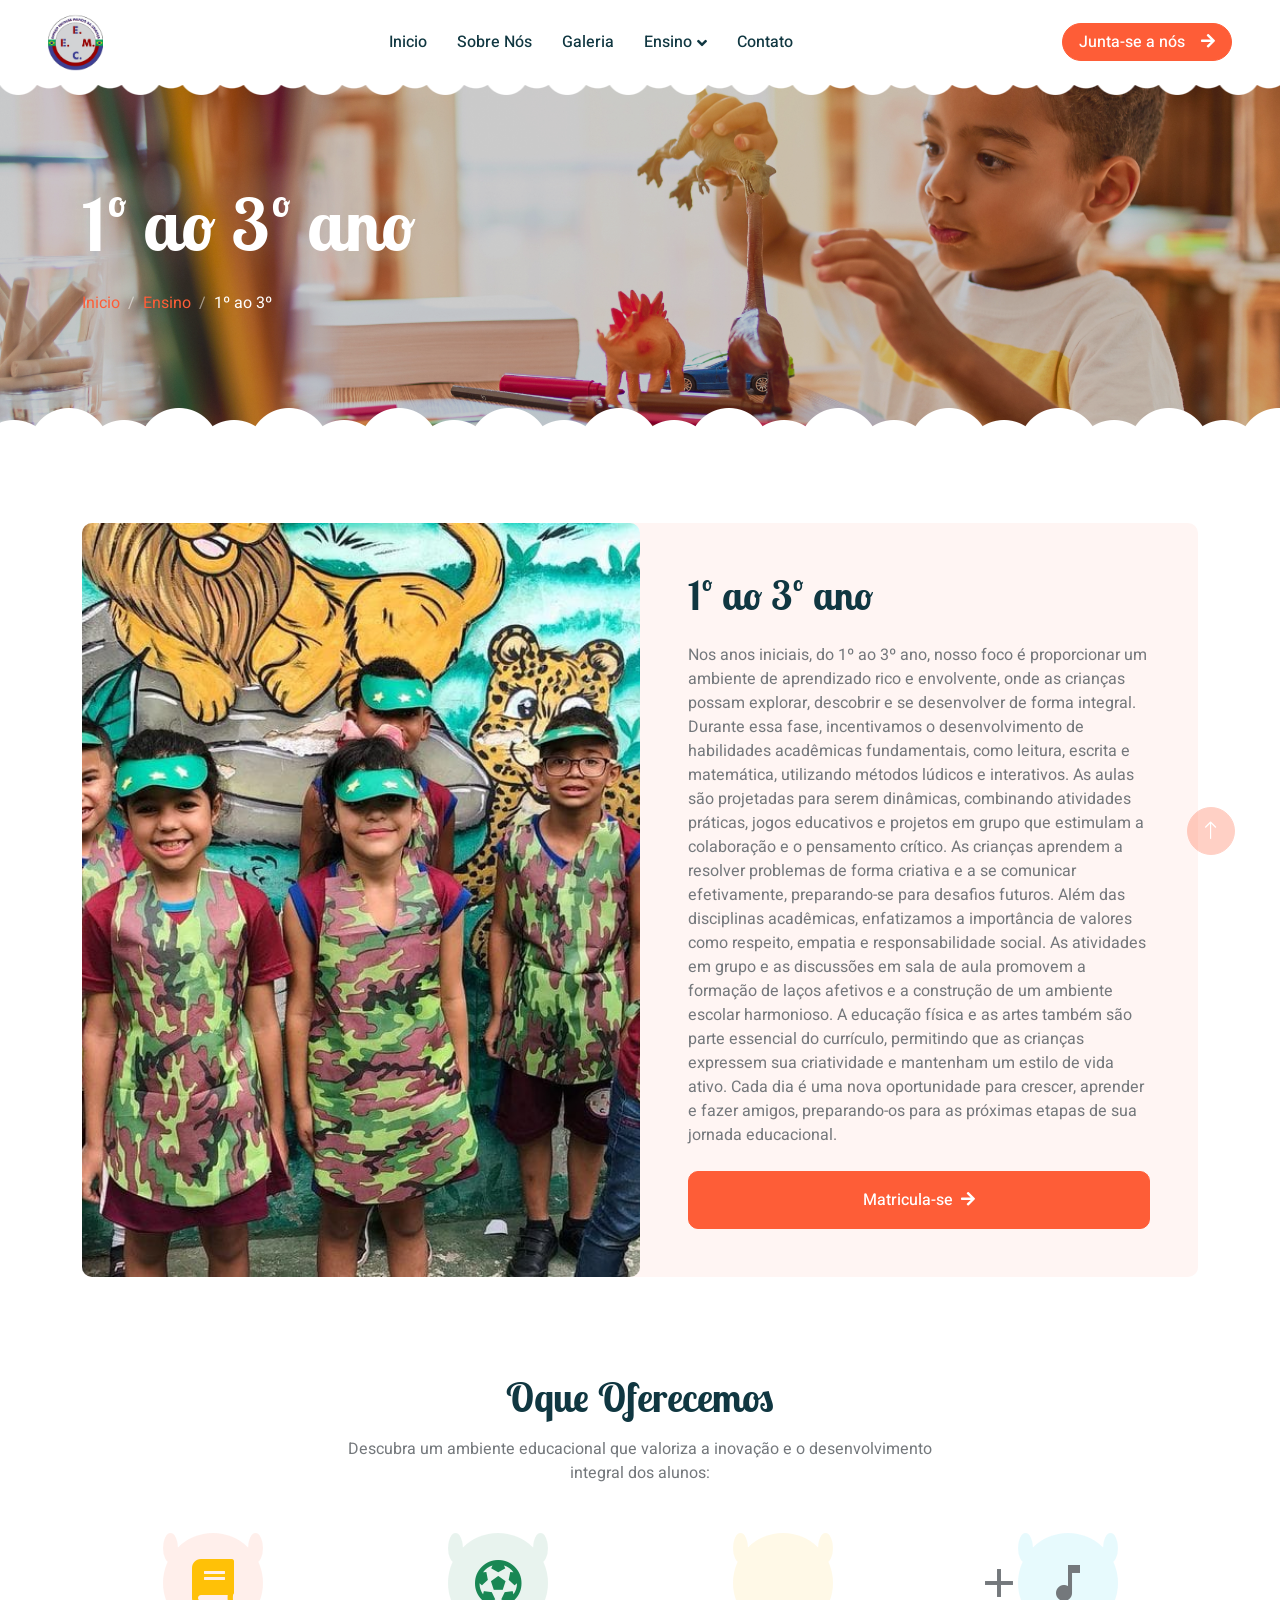
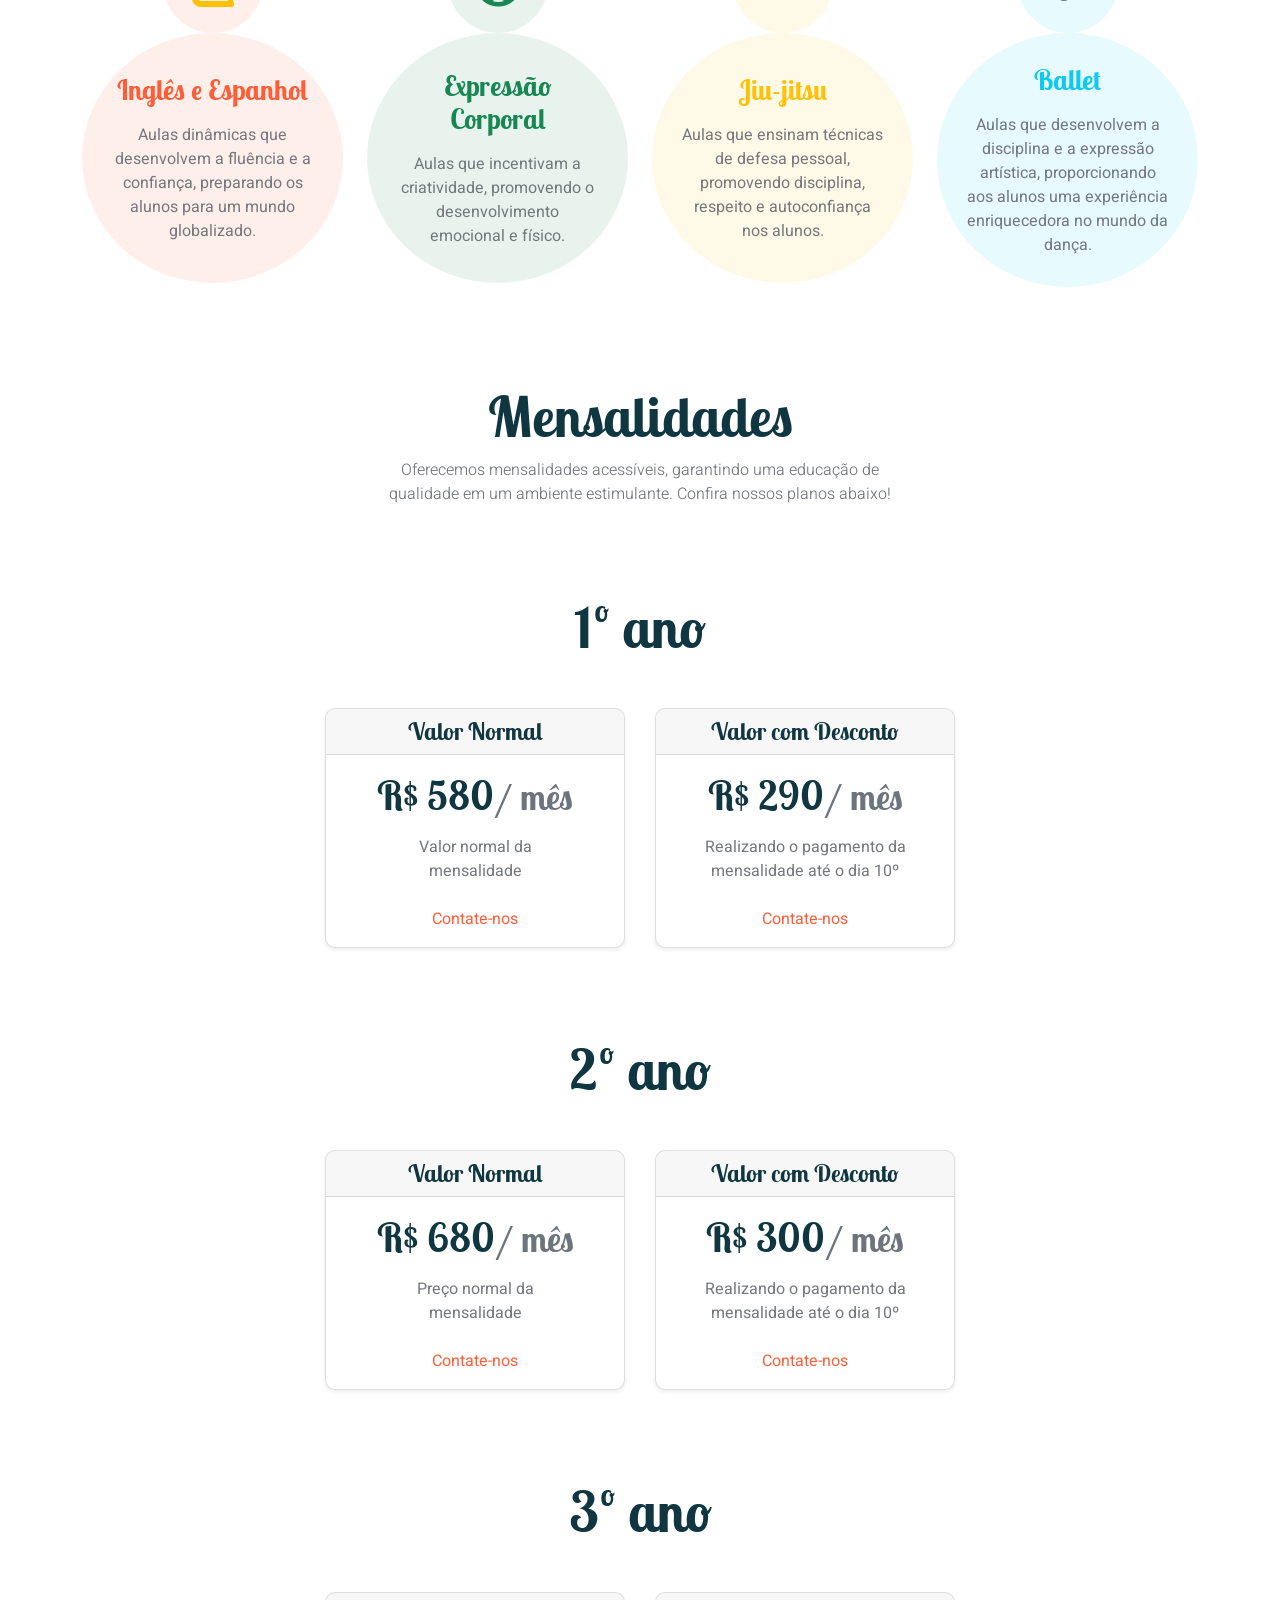
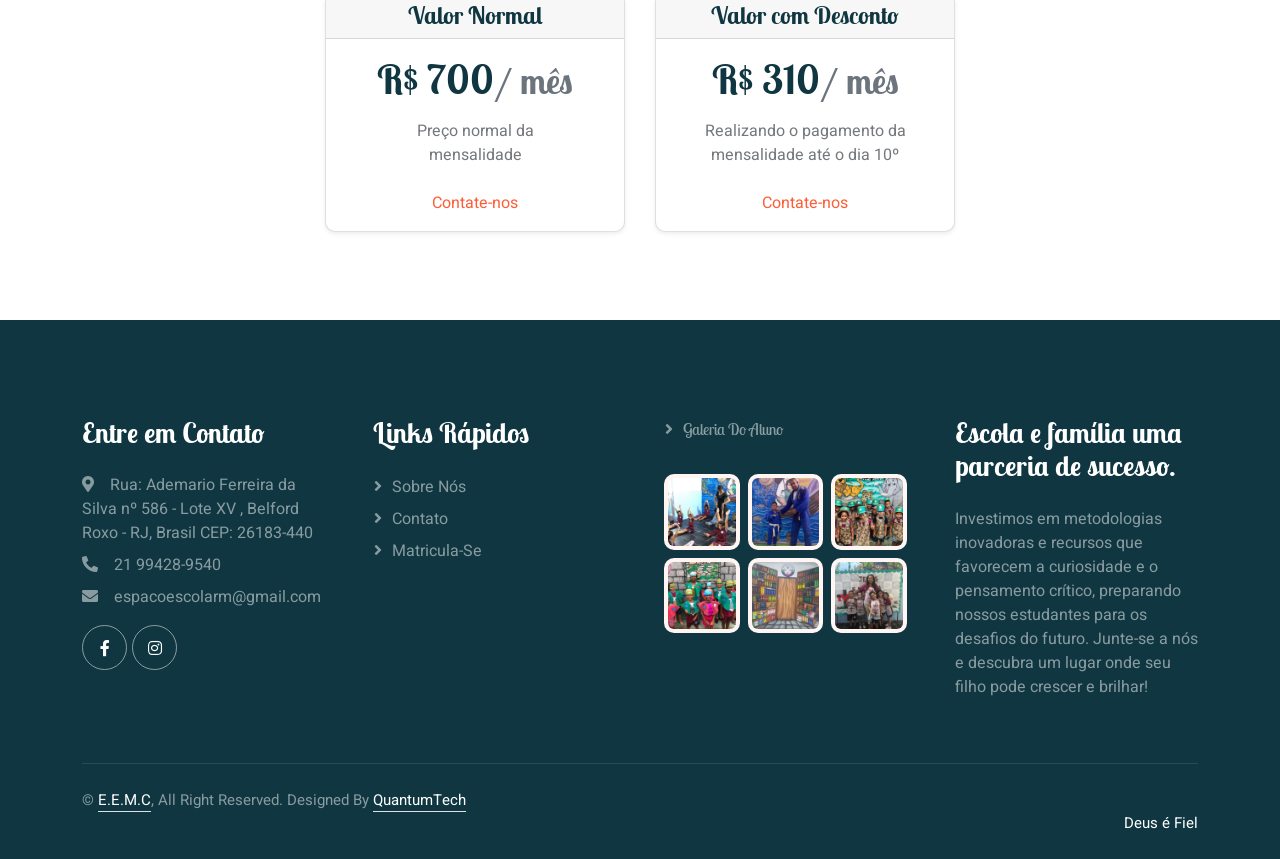
==== commit 6e9a76b4: "Update 1ao3.html" ====
--- a/1ao3.html
+++ b/1ao3.html
@@ -195,7 +195,7 @@
                                 <li>Valor normal da</li>
                                 <li>mensalidade</li>
                             </ul>
-                            <a href="https://wa.me/5555219741873?text=Ol%C3%A1!%20Estamos%20aqui%20para%20ajudar.%20Se%20voc%C3%AA%20tiver%20d%C3%BAvidas%20ou%20quiser%20informa%C3%A7%C3%B5es%20sobre%20matr%C3%ADculas%2C%20pode%20realizar%20a%20pr%C3%A9-matr%C3%ADcula%20diretamente%20pelo%20nosso%20WhatsApp.%20Basta%20enviar%20uma%20mensagem%20e%20nossa%20equipe%20responder%C3%A1%20rapidamente.%20Estamos%20ansiosos%20para%20falar%20com%20voc%C3%AA!" target="_blank" class="btn btn-lg btn-block btn-outline-primary">Contate-nos</a>
+                             <a href="https://api.whatsapp.com/send?phone=5521974187347&text=Ol%C3%A1!%20Estamos%20aqui%20para%20ajudar.%20Se%20voc%C3%AA%20tiver%20d%C3%BAvidas%20ou%20quiser%20informa%C3%A7%C3%B5es%20sobre%20matr%C3%ADculas,%20pode%20realizar%20a%20pr%C3%A9-matr%C3%ADcula%20diretamente%20pelo%20nosso%20WhatsApp.%20Basta%20enviar%20uma%20mensagem%20e%20nossa%20equipe%20responder%C3%A1%20rapidamente.%20Estamos%20ansiosos%20para%20falar%20com%20voc%C3%AA!">Contate-nos</a>
                         </div>
                     </div>
                     <div class="card mb-4 shadow-sm">
@@ -207,7 +207,7 @@
                             <ul class="list-unstyled mt-3 mb-4">
                                 <li>Realizando o pagamento da mensalidade até o dia 10º</li>
                             </ul>
-                            <a href="https://wa.me/5555219741873?text=Ol%C3%A1!%20Estamos%20aqui%20para%20ajudar.%20Se%20voc%C3%AA%20tiver%20d%C3%BAvidas%20ou%20quiser%20informa%C3%A7%C3%B5es%20sobre%20matr%C3%ADculas%2C%20pode%20realizar%20a%20pr%C3%A9-matr%C3%ADcula%20diretamente%20pelo%20nosso%20WhatsApp.%20Basta%20enviar%20uma%20mensagem%20e%20nossa%20equipe%20responder%C3%A1%20rapidamente.%20Estamos%20ansiosos%20para%20falar%20com%20voc%C3%AA!" target="_blank" class="btn btn-lg btn-block btn-outline-primary">Contate-nos</a>
+                             <a href="https://api.whatsapp.com/send?phone=5521974187347&text=Ol%C3%A1!%20Estamos%20aqui%20para%20ajudar.%20Se%20voc%C3%AA%20tiver%20d%C3%BAvidas%20ou%20quiser%20informa%C3%A7%C3%B5es%20sobre%20matr%C3%ADculas,%20pode%20realizar%20a%20pr%C3%A9-matr%C3%ADcula%20diretamente%20pelo%20nosso%20WhatsApp.%20Basta%20enviar%20uma%20mensagem%20e%20nossa%20equipe%20responder%C3%A1%20rapidamente.%20Estamos%20ansiosos%20para%20falar%20com%20voc%C3%AA!">Contate-nos</a>
                         </div>
                     </div>
                 </div>
@@ -230,7 +230,7 @@
                                     <li>Preço normal da</li>
                                     <li>mensalidade</li>
                                 </ul>
-                                <a href="https://wa.me/5555219741873?text=Ol%C3%A1!%20Estamos%20aqui%20para%20ajudar.%20Se%20voc%C3%AA%20tiver%20d%C3%BAvidas%20ou%20quiser%20informa%C3%A7%C3%B5es%20sobre%20matr%C3%ADculas%2C%20pode%20realizar%20a%20pr%C3%A9-matr%C3%ADcula%20diretamente%20pelo%20nosso%20WhatsApp.%20Basta%20enviar%20uma%20mensagem%20e%20nossa%20equipe%20responder%C3%A1%20rapidamente.%20Estamos%20ansiosos%20para%20falar%20com%20voc%C3%AA!" target="_blank" class="btn btn-lg btn-block btn-outline-primary">Contate-nos</a>
+                                 <a href="https://api.whatsapp.com/send?phone=5521974187347&text=Ol%C3%A1!%20Estamos%20aqui%20para%20ajudar.%20Se%20voc%C3%AA%20tiver%20d%C3%BAvidas%20ou%20quiser%20informa%C3%A7%C3%B5es%20sobre%20matr%C3%ADculas,%20pode%20realizar%20a%20pr%C3%A9-matr%C3%ADcula%20diretamente%20pelo%20nosso%20WhatsApp.%20Basta%20enviar%20uma%20mensagem%20e%20nossa%20equipe%20responder%C3%A1%20rapidamente.%20Estamos%20ansiosos%20para%20falar%20com%20voc%C3%AA!">Contate-nos</a>
                             </div>
                         </div>
                         <div class="card mb-4 shadow-sm">
@@ -242,7 +242,7 @@
                                 <ul class="list-unstyled mt-3 mb-4">
                                     <li>Realizando o pagamento da mensalidade até o dia 10º</li>
                                 </ul>
-                                <a href="https://wa.me/5555219741873?text=Ol%C3%A1!%20Estamos%20aqui%20para%20ajudar.%20Se%20voc%C3%AA%20tiver%20d%C3%BAvidas%20ou%20quiser%20informa%C3%A7%C3%B5es%20sobre%20matr%C3%ADculas%2C%20pode%20realizar%20a%20pr%C3%A9-matr%C3%ADcula%20diretamente%20pelo%20nosso%20WhatsApp.%20Basta%20enviar%20uma%20mensagem%20e%20nossa%20equipe%20responder%C3%A1%20rapidamente.%20Estamos%20ansiosos%20para%20falar%20com%20voc%C3%AA!" target="_blank" class="btn btn-lg btn-block btn-outline-primary">Contate-nos</a>
+                                 <a href="https://api.whatsapp.com/send?phone=5521974187347&text=Ol%C3%A1!%20Estamos%20aqui%20para%20ajudar.%20Se%20voc%C3%AA%20tiver%20d%C3%BAvidas%20ou%20quiser%20informa%C3%A7%C3%B5es%20sobre%20matr%C3%ADculas,%20pode%20realizar%20a%20pr%C3%A9-matr%C3%ADcula%20diretamente%20pelo%20nosso%20WhatsApp.%20Basta%20enviar%20uma%20mensagem%20e%20nossa%20equipe%20responder%C3%A1%20rapidamente.%20Estamos%20ansiosos%20para%20falar%20com%20voc%C3%AA!">Contate-nos</a>
                             </div>
                         </div>
                     </div>
@@ -265,7 +265,7 @@
                                     <li>Preço normal da</li>
                                     <li>mensalidade</li>
                                 </ul>
-                                <a href="https://wa.me/5555219741873?text=Ol%C3%A1!%20Estamos%20aqui%20para%20ajudar.%20Se%20voc%C3%AA%20tiver%20d%C3%BAvidas%20ou%20quiser%20informa%C3%A7%C3%B5es%20sobre%20matr%C3%ADculas%2C%20pode%20realizar%20a%20pr%C3%A9-matr%C3%ADcula%20diretamente%20pelo%20nosso%20WhatsApp.%20Basta%20enviar%20uma%20mensagem%20e%20nossa%20equipe%20responder%C3%A1%20rapidamente.%20Estamos%20ansiosos%20para%20falar%20com%20voc%C3%AA!" target="_blank" class="btn btn-lg btn-block btn-outline-primary">Contate-nos</a>
+                                 <a href="https://api.whatsapp.com/send?phone=5521974187347&text=Ol%C3%A1!%20Estamos%20aqui%20para%20ajudar.%20Se%20voc%C3%AA%20tiver%20d%C3%BAvidas%20ou%20quiser%20informa%C3%A7%C3%B5es%20sobre%20matr%C3%ADculas,%20pode%20realizar%20a%20pr%C3%A9-matr%C3%ADcula%20diretamente%20pelo%20nosso%20WhatsApp.%20Basta%20enviar%20uma%20mensagem%20e%20nossa%20equipe%20responder%C3%A1%20rapidamente.%20Estamos%20ansiosos%20para%20falar%20com%20voc%C3%AA!">Contate-nos</a>
                             </div>
                         </div>
                         <div class="card mb-4 shadow-sm">
@@ -277,7 +277,7 @@
                                 <ul class="list-unstyled mt-3 mb-4">
                                     <li>Realizando o pagamento da mensalidade até o dia 10º</li>
                                 </ul>
-                                <a href="https://wa.me/5555219741873?text=Ol%C3%A1!%20Estamos%20aqui%20para%20ajudar.%20Se%20voc%C3%AA%20tiver%20d%C3%BAvidas%20ou%20quiser%20informa%C3%A7%C3%B5es%20sobre%20matr%C3%ADculas%2C%20pode%20realizar%20a%20pr%C3%A9-matr%C3%ADcula%20diretamente%20pelo%20nosso%20WhatsApp.%20Basta%20enviar%20uma%20mensagem%20e%20nossa%20equipe%20responder%C3%A1%20rapidamente.%20Estamos%20ansiosos%20para%20falar%20com%20voc%C3%AA!" target="_blank" class="btn btn-lg btn-block btn-outline-primary">Contate-nos</a>
+                                <a href="https://api.whatsapp.com/send?phone=5521974187347&text=Ol%C3%A1!%20Estamos%20aqui%20para%20ajudar.%20Se%20voc%C3%AA%20tiver%20d%C3%BAvidas%20ou%20quiser%20informa%C3%A7%C3%B5es%20sobre%20matr%C3%ADculas,%20pode%20realizar%20a%20pr%C3%A9-matr%C3%ADcula%20diretamente%20pelo%20nosso%20WhatsApp.%20Basta%20enviar%20uma%20mensagem%20e%20nossa%20equipe%20responder%C3%A1%20rapidamente.%20Estamos%20ansiosos%20para%20falar%20com%20voc%C3%AA!">Contate-nos</a>
                             </div>
                         </div>
                     </div>
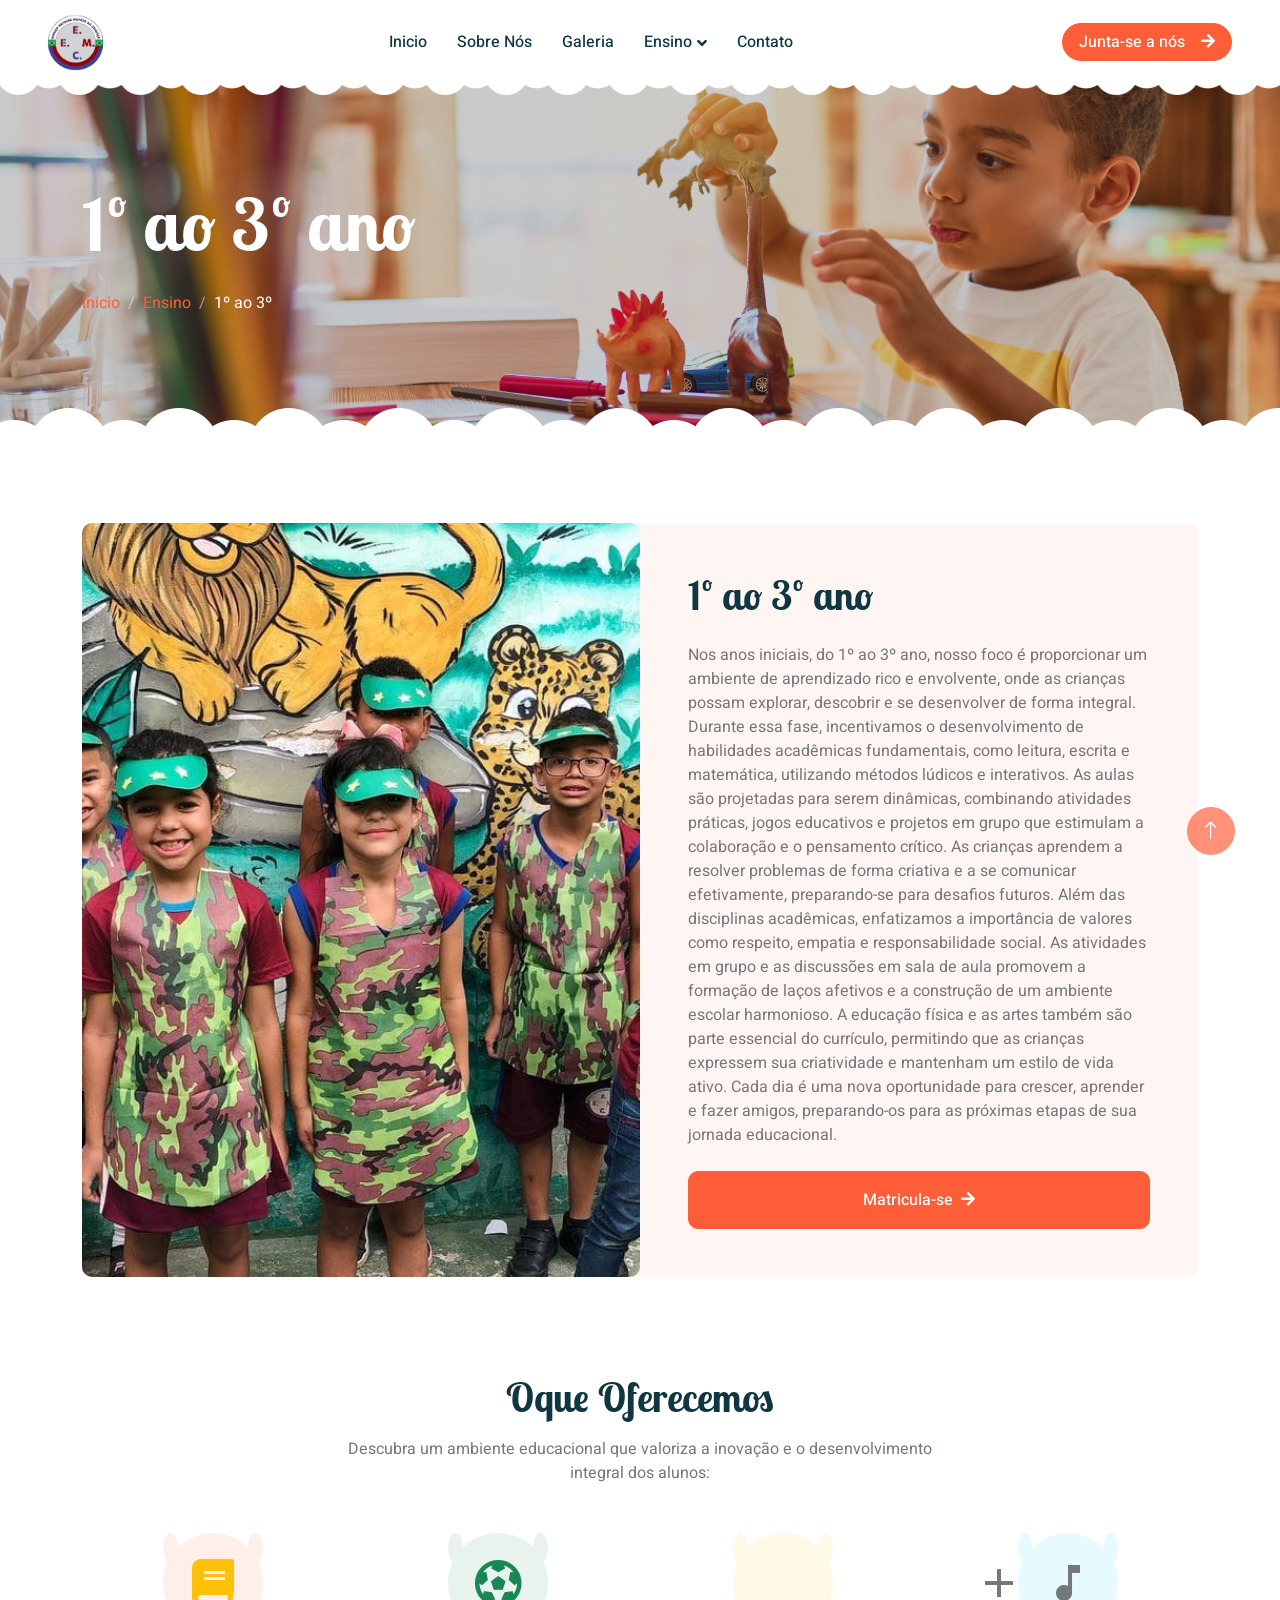
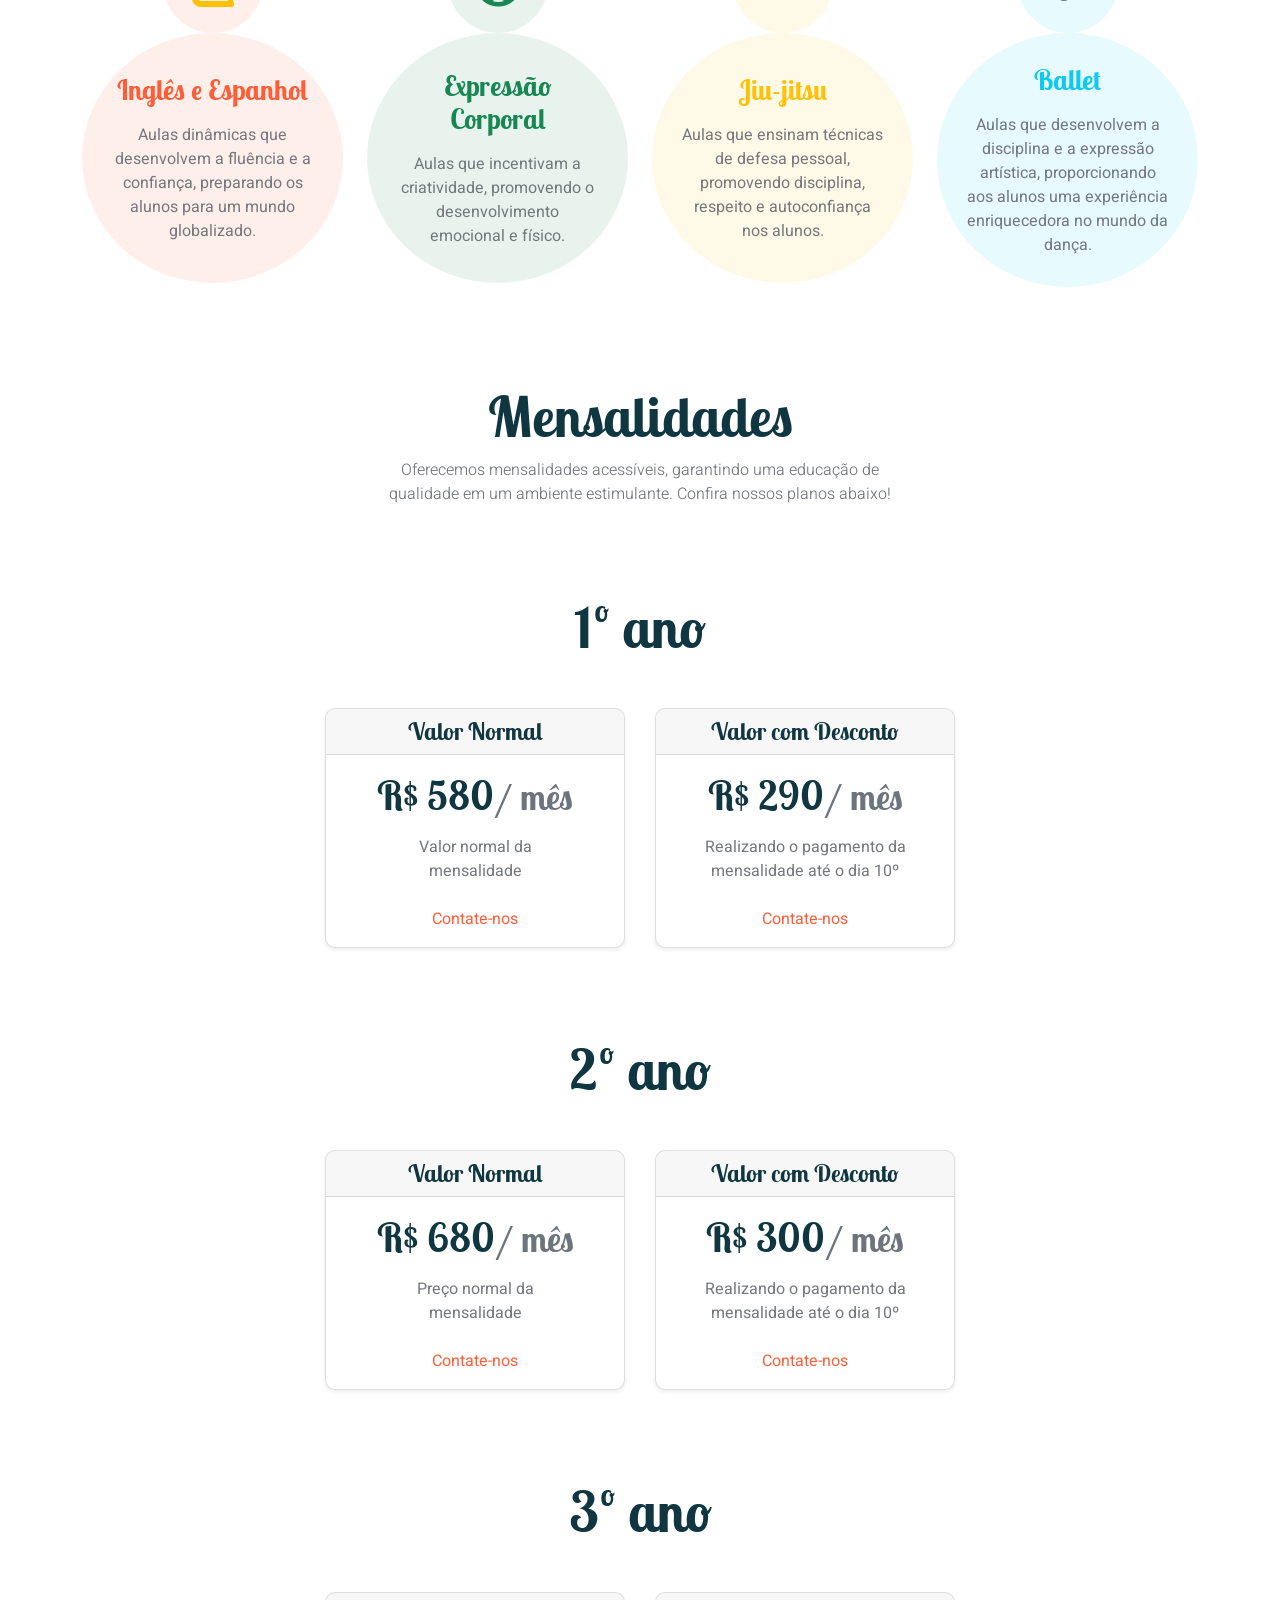
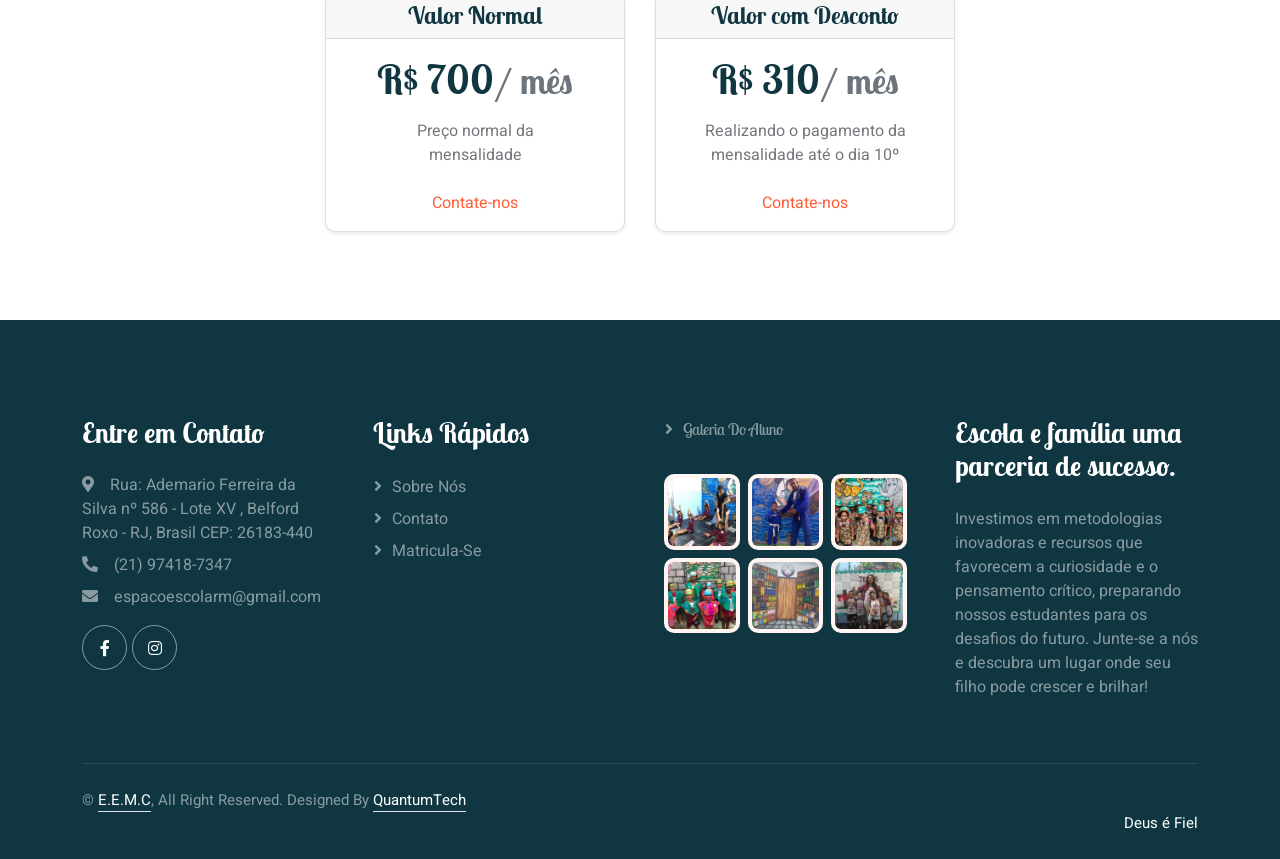
==== commit 39472f3d: "First commit 1ao3.html" ====
--- a/1ao3.html
+++ b/1ao3.html
@@ -291,7 +291,7 @@
                     <div class="col-lg-3 col-md-6">
                         <h3 class="text-white mb-4">Entre em Contato</h3>
                         <p class="mb-2"><i class="fa fa-map-marker-alt me-3"></i>Rua: Ademario Ferreira da Silva nº 586 - Lote XV , Belford Roxo - RJ, Brasil CEP: 26183-440 </p>
-                        <p class="mb-2"><i class="fa fa-phone-alt me-3"></i>21 99428-9540</p>
+                        <p class="mb-2"><i class="fa fa-phone-alt me-3"></i>(21) 97418-7347</p>
                         <p class="mb-2"><i class="fa fa-envelope me-3"></i>espacoescolarm@gmail.com</p>
                         <div class="d-flex pt-2">
                             <a class="btn btn-outline-light btn-social" href="https://www.facebook.com/p/Espa%C3%A7o-Escolar-Mundo-Da-Crian%C3%A7a-100066816966329/?_rdr" target="_blank"><i class="fab fa-facebook-f"></i></a>
